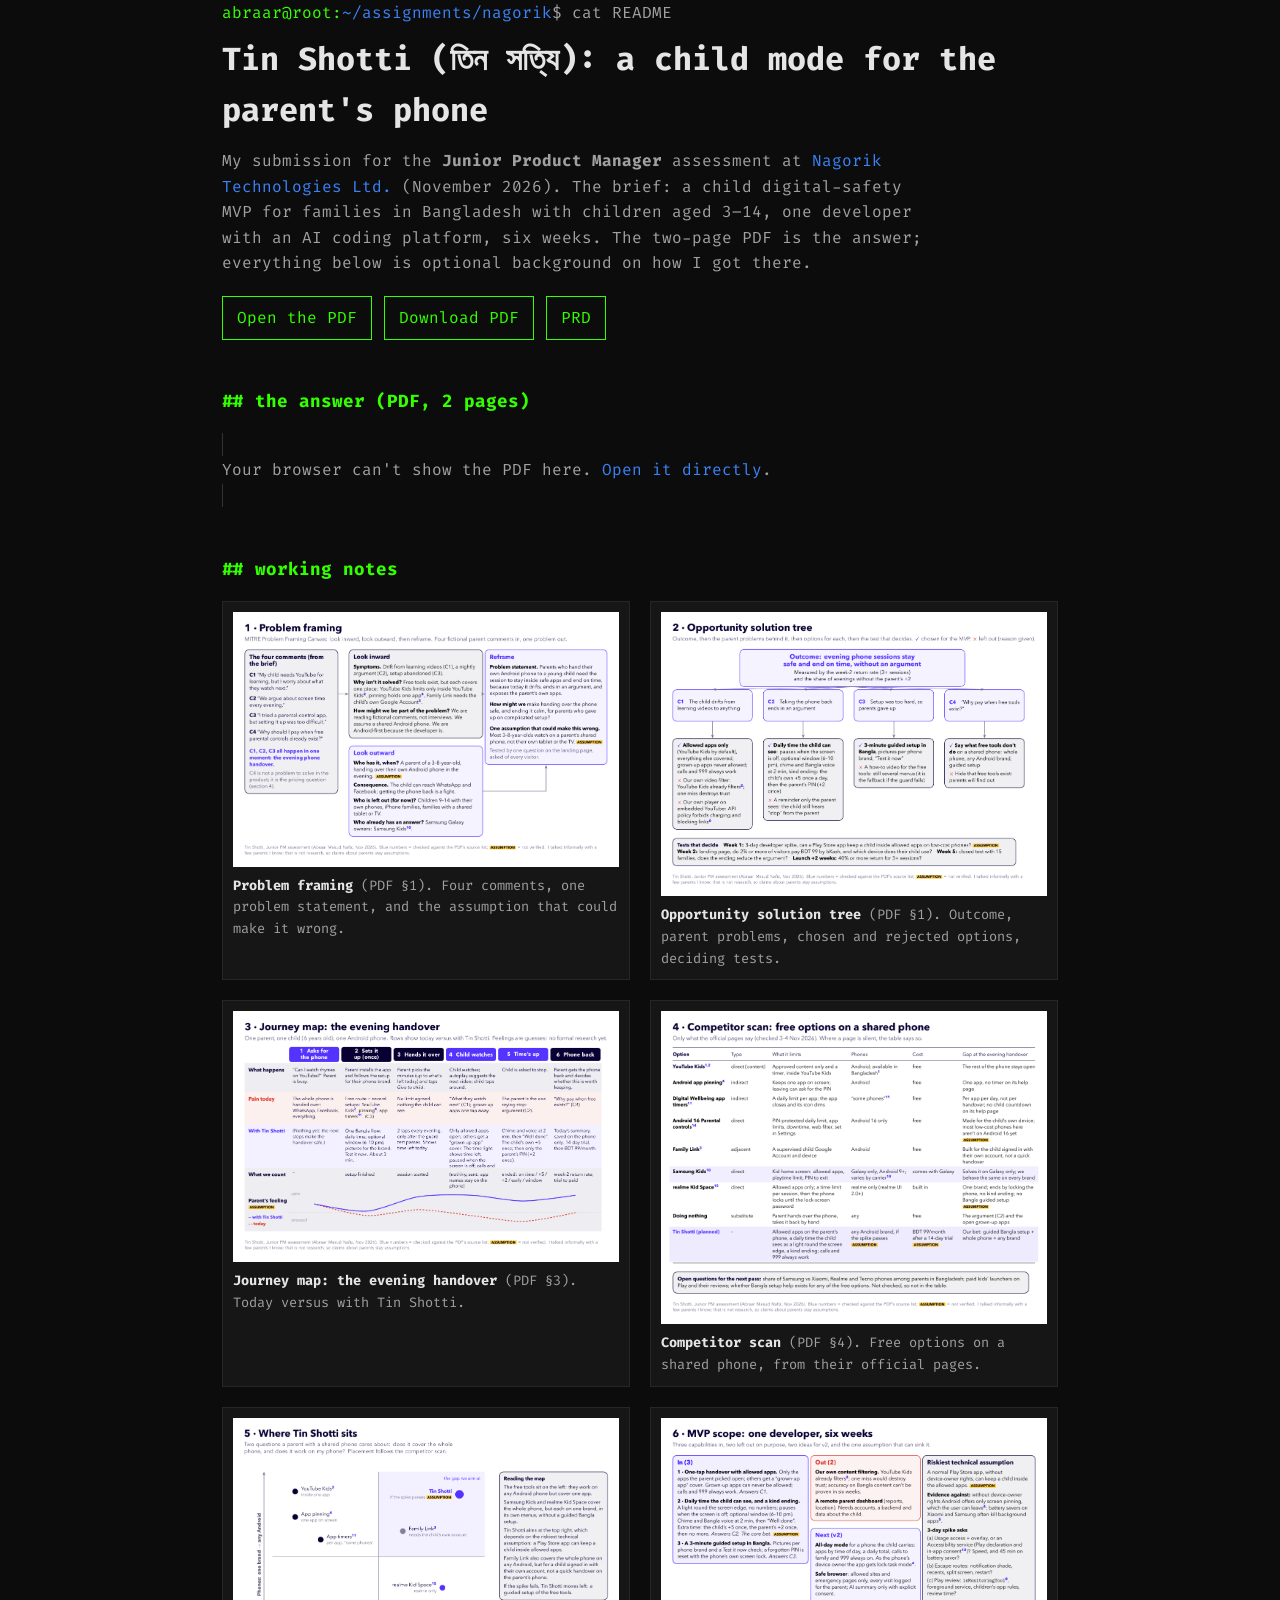
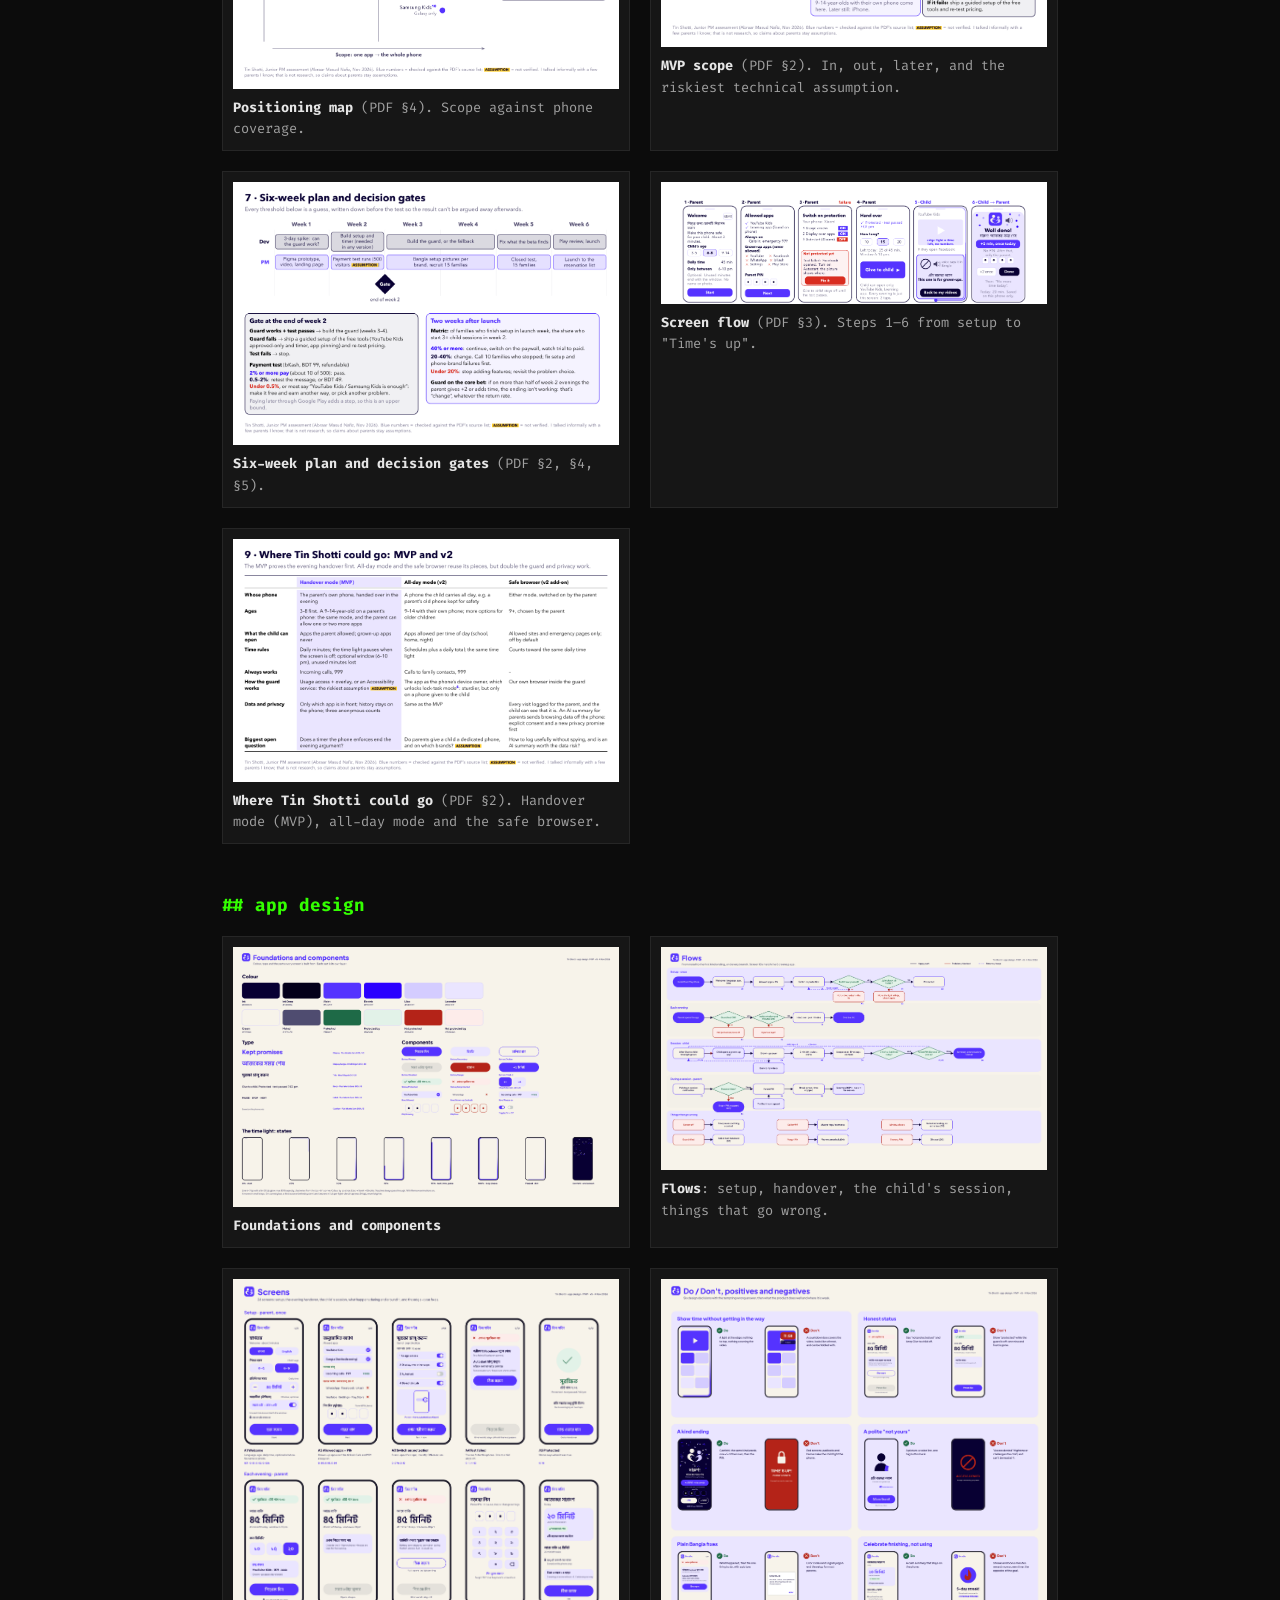
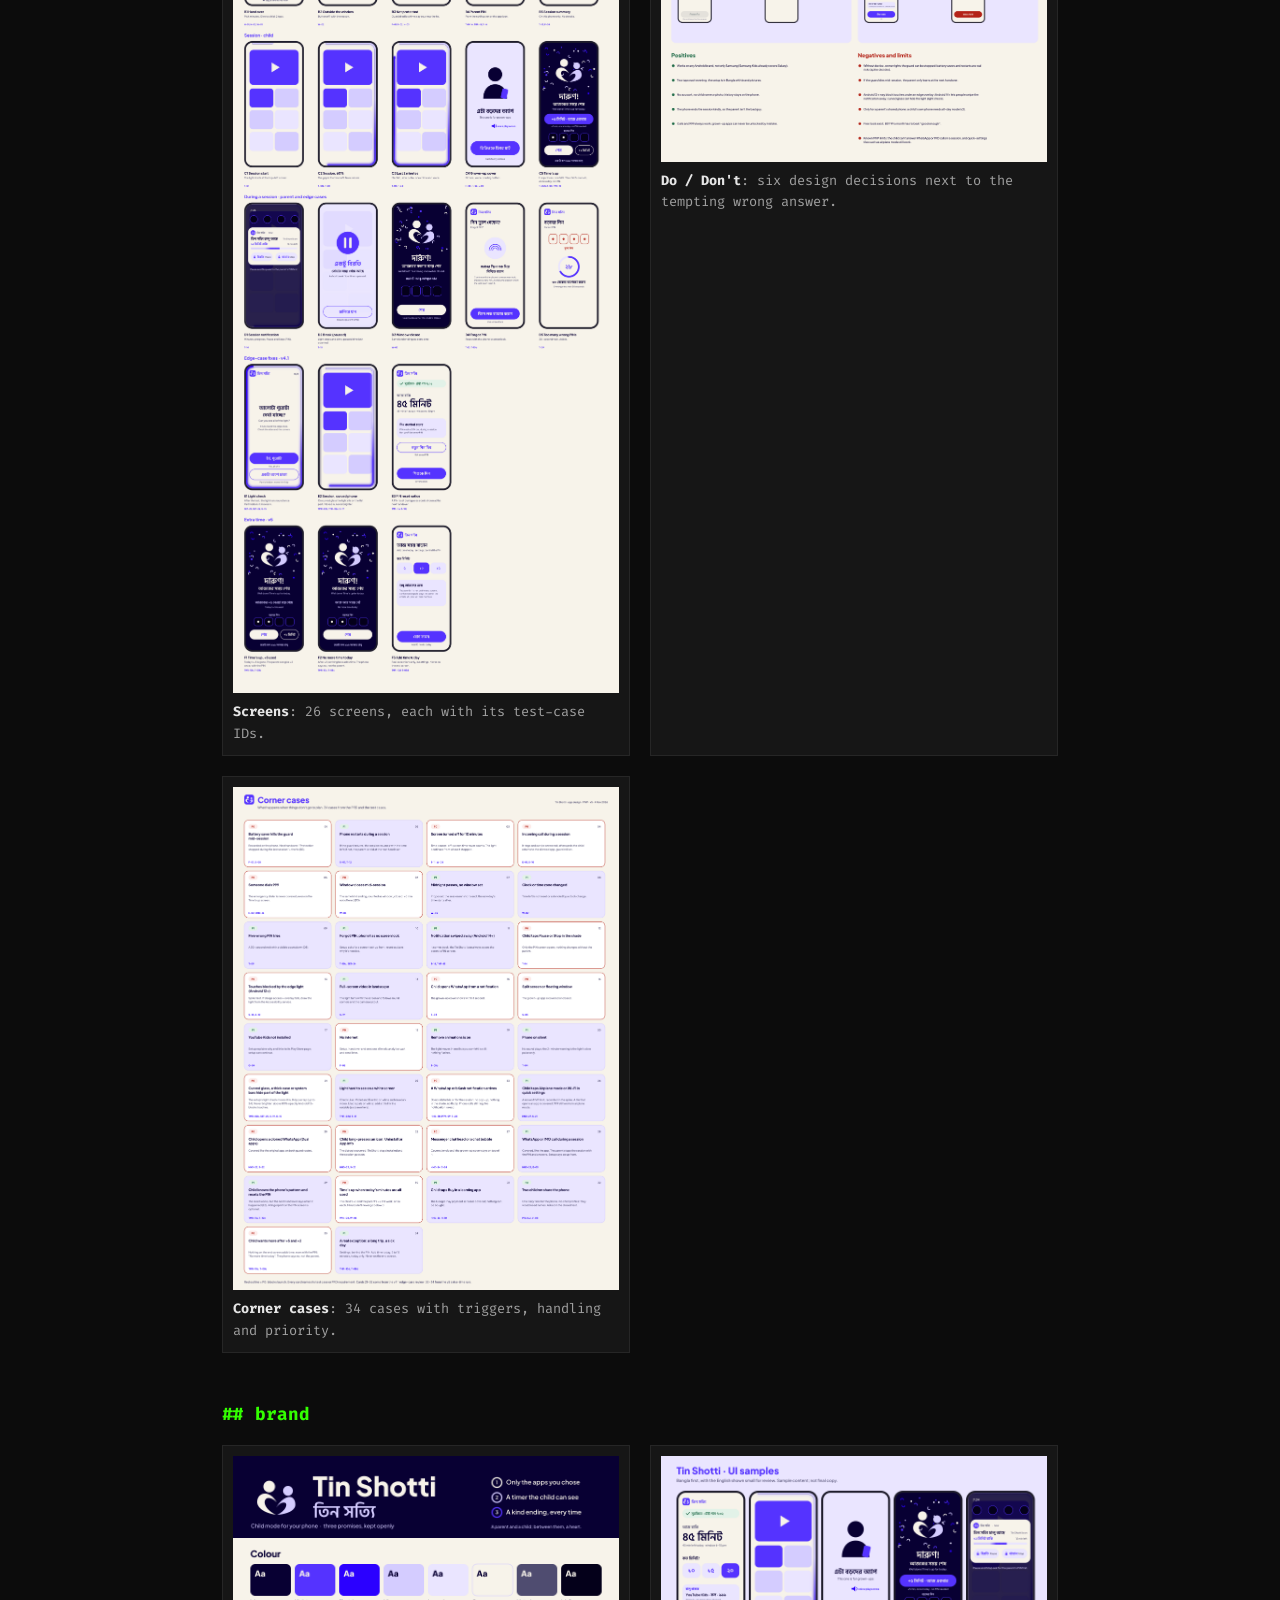
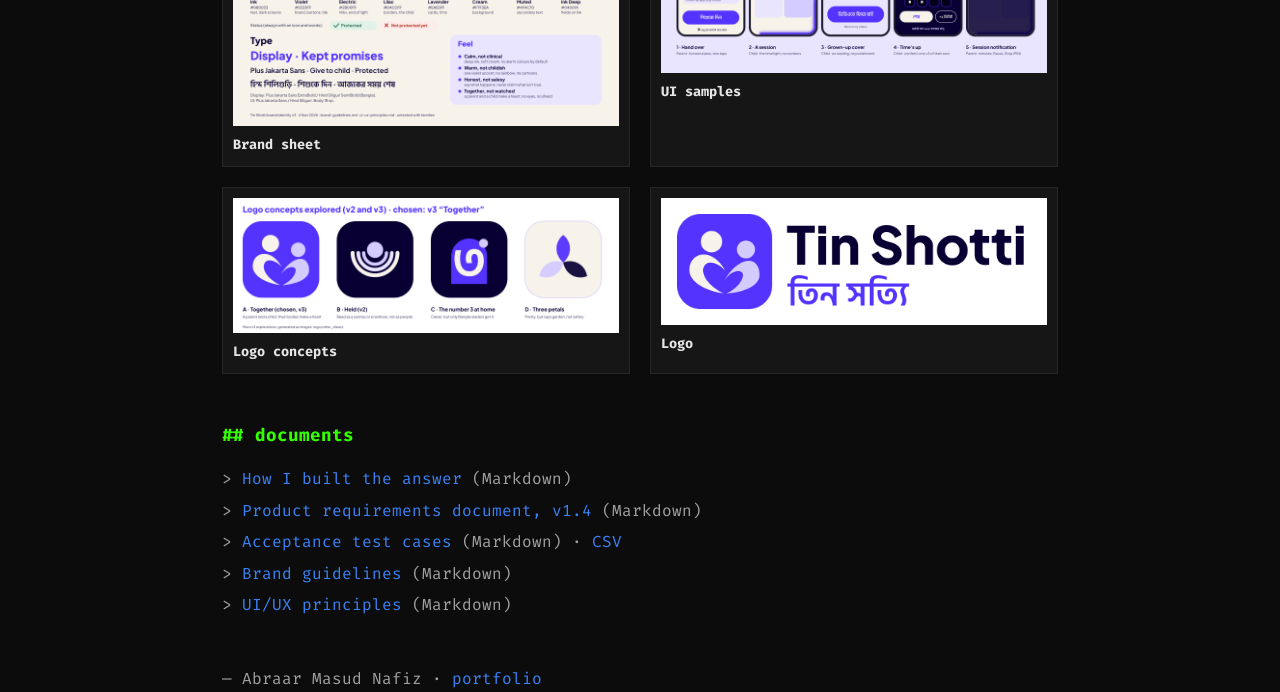
==== assignment/nagorik/index.html @ e4c13ecd "Add unlinked assignments section: Nagorik Junior PM submission Co-Authored-By: Claude Opus 5.5 <nore" ====
<!DOCTYPE html>
<html lang="en">
<head>
  <meta charset="UTF-8">
  <meta name="viewport" content="width=device-width, initial-scale=1.0">
  <meta name="robots" content="noindex, nofollow">
  <title>Tin Shotti · Nagorik Junior PM Assessment</title>
  <meta name="description" content="Abraar Masud Nafiz's submission for the Junior Product Manager assessment at Nagorik Technologies.">
  <link rel="stylesheet" href="../../styles.css">
  <link rel="icon" type="image/png" href="../../assets/logo.png">
  <style>
    main { padding: 48px 0 80px; }
    h1 { font-size: clamp(1.4rem, 4vw, 2rem); margin: 8px 0 12px; }
    h2 { color: var(--accent-green); font-size: 1.1rem; margin: 48px 0 16px; }
    p, li { color: var(--text-secondary); }
    a { color: var(--accent-blue); }
    .lead { max-width: 70ch; }
    .btns { display: flex; flex-wrap: wrap; gap: 12px; margin: 20px 0; }
    .btns a { border: 1px solid var(--accent-green); color: var(--accent-green); padding: 8px 14px; text-decoration: none; }
    .btns a:hover, .btns a:focus-visible { background: var(--accent-green); color: var(--bg-color); }
    .pdf { width: 100%; height: 85vh; border: 1px solid #333; background: #fff; }
    .grid { display: grid; grid-template-columns: repeat(auto-fill, minmax(280px, 1fr)); gap: 20px; }
    figure { background: var(--bg-panel); border: 1px solid #262626; padding: 10px; margin: 0; }
    figure img { width: 100%; height: auto; display: block; background: #fff; }
    figcaption { font-size: .85rem; color: var(--text-secondary); margin-top: 8px; }
    figcaption b { color: var(--text-primary); }
    ul.docs { list-style: none; padding: 0; }
    ul.docs li { margin: 6px 0; }
  </style>
</head>
<body>
<main class="container">
  <p><span class="logo-prompt">abraar@root:</span><span class="logo-dir">~/assignments/nagorik</span>$ cat README</p>
  <h1>Tin Shotti (তিন সত্যি): a child mode for the parent's phone</h1>
  <p class="lead">My submission for the <b>Junior Product Manager</b> assessment at <a href="https://www.nagorik.tech">Nagorik Technologies Ltd.</a> (November 2026). The brief: a child digital-safety MVP for families in Bangladesh with children aged 3–14, one developer with an AI coding platform, six weeks. The two-page PDF is the answer; everything below is optional background on how I got there.</p>
  <div class="btns">
    <a href="Abraar_Masud_Nafiz_JuniorPM_Assessment.pdf">Open the PDF</a>
    <a href="Abraar_Masud_Nafiz_JuniorPM_Assessment.pdf" download>Download PDF</a>
    <a href="docs/tin-shotti-prd.md">PRD</a>
  </div>

  <h2>## the answer (PDF, 2 pages)</h2>
  <object class="pdf" data="Abraar_Masud_Nafiz_JuniorPM_Assessment.pdf" type="application/pdf" aria-label="Assessment PDF">
    <p>Your browser can't show the PDF here. <a href="Abraar_Masud_Nafiz_JuniorPM_Assessment.pdf">Open it directly</a>.</p>
  </object>

  <h2>## working notes</h2>
  <div class="grid">
    <figure><a href="notion/01-problem-framing.png"><img src="notion/01-problem-framing.png" alt="Problem framing canvas" loading="lazy"></a><figcaption><b>Problem framing</b> (PDF §1). Four comments, one problem statement, and the assumption that could make it wrong.</figcaption></figure>
    <figure><a href="notion/02-opportunity-tree.png"><img src="notion/02-opportunity-tree.png" alt="Opportunity solution tree" loading="lazy"></a><figcaption><b>Opportunity solution tree</b> (PDF §1). Outcome, parent problems, chosen and rejected options, deciding tests.</figcaption></figure>
    <figure><a href="notion/03-journey-map.png"><img src="notion/03-journey-map.png" alt="Journey map of the evening handover" loading="lazy"></a><figcaption><b>Journey map: the evening handover</b> (PDF §3). Today versus with Tin Shotti.</figcaption></figure>
    <figure><a href="notion/04-competitor-scan.png"><img src="notion/04-competitor-scan.png" alt="Competitor scan" loading="lazy"></a><figcaption><b>Competitor scan</b> (PDF §4). Free options on a shared phone, from their official pages.</figcaption></figure>
    <figure><a href="notion/05-positioning-map.png"><img src="notion/05-positioning-map.png" alt="Positioning map" loading="lazy"></a><figcaption><b>Positioning map</b> (PDF §4). Scope against phone coverage.</figcaption></figure>
    <figure><a href="notion/06-mvp-scope.png"><img src="notion/06-mvp-scope.png" alt="MVP scope" loading="lazy"></a><figcaption><b>MVP scope</b> (PDF §2). In, out, later, and the riskiest technical assumption.</figcaption></figure>
    <figure><a href="notion/07-plan-and-gates.png"><img src="notion/07-plan-and-gates.png" alt="Six-week plan and decision gates" loading="lazy"></a><figcaption><b>Six-week plan and decision gates</b> (PDF §2, §4, §5).</figcaption></figure>
    <figure><a href="notion/08-screen-flow.png"><img src="notion/08-screen-flow.png" alt="Screen flow" loading="lazy"></a><figcaption><b>Screen flow</b> (PDF §3). Steps 1–6 from setup to "Time's up".</figcaption></figure>
    <figure><a href="notion/09-product-modes.png"><img src="notion/09-product-modes.png" alt="Product modes" loading="lazy"></a><figcaption><b>Where Tin Shotti could go</b> (PDF §2). Handover mode (MVP), all-day mode and the safe browser.</figcaption></figure>
  </div>

  <h2>## app design</h2>
  <div class="grid">
    <figure><a href="design/2-foundations.png"><img src="design/2-foundations.png" alt="Foundations and components" loading="lazy"></a><figcaption><b>Foundations and components</b></figcaption></figure>
    <figure><a href="design/3-flows.png"><img src="design/3-flows.png" alt="User flows" loading="lazy"></a><figcaption><b>Flows</b>: setup, handover, the child's session, things that go wrong.</figcaption></figure>
    <figure><a href="design/4-screens.png"><img src="design/4-screens.png" alt="26 app screens" loading="lazy"></a><figcaption><b>Screens</b>: 26 screens, each with its test-case IDs.</figcaption></figure>
    <figure><a href="design/5-do-dont.png"><img src="design/5-do-dont.png" alt="Do and don't design decisions" loading="lazy"></a><figcaption><b>Do / Don't</b>: six design decisions next to the tempting wrong answer.</figcaption></figure>
    <figure><a href="design/6-corner-cases.png"><img src="design/6-corner-cases.png" alt="Corner cases" loading="lazy"></a><figcaption><b>Corner cases</b>: 34 cases with triggers, handling and priority.</figcaption></figure>
  </div>

  <h2>## brand</h2>
  <div class="grid">
    <figure><a href="brand/brand-sheet.png"><img src="brand/brand-sheet.png" alt="Brand sheet" loading="lazy"></a><figcaption><b>Brand sheet</b></figcaption></figure>
    <figure><a href="brand/ui-samples.png"><img src="brand/ui-samples.png" alt="UI samples" loading="lazy"></a><figcaption><b>UI samples</b></figcaption></figure>
    <figure><a href="brand/concepts.png"><img src="brand/concepts.png" alt="Logo concepts" loading="lazy"></a><figcaption><b>Logo concepts</b></figcaption></figure>
    <figure><a href="brand/tin-shotti-logo-horizontal.png"><img src="brand/tin-shotti-logo-horizontal.png" alt="Tin Shotti logo" loading="lazy"></a><figcaption><b>Logo</b></figcaption></figure>
  </div>

  <h2>## documents</h2>
  <ul class="docs">
    <li>&gt; <a href="docs/my_product_building_approach.md">How I built the answer</a> (Markdown)</li>
    <li>&gt; <a href="docs/tin-shotti-prd.md">Product requirements document, v1.4</a> (Markdown)</li>
    <li>&gt; <a href="docs/test-cases.md">Acceptance test cases</a> (Markdown) · <a href="docs/test-cases.csv">CSV</a></li>
    <li>&gt; <a href="docs/brand-guidelines.md">Brand guidelines</a> (Markdown)</li>
    <li>&gt; <a href="docs/ui-ux-principles.md">UI/UX principles</a> (Markdown)</li>
  </ul>

  <p style="margin-top:48px">— Abraar Masud Nafiz · <a href="../../">portfolio</a></p>
</main>
</body>
</html>
---- styles.css ----
@import url('https://fonts.googleapis.com/css2?family=Fira+Code:wght@400;500;700&display=swap');

:root {
  --bg-color: #0c0c0c;
  --bg-panel: #161616;
  --text-primary: #e5e5e5;
  --text-secondary: #a0a0a0;
  
  --accent-green: #33ff00;
  --accent-blue: #3b82f6;
  --accent-purple: #c084fc;
  
  --font-mono: 'Fira Code', monospace;
  
  --nav-height: 70px;
}

* {
  margin: 0;
  padding: 0;
  box-sizing: border-box;
}

html {
  scroll-behavior: smooth;
  scroll-padding-top: var(--nav-height);
}

body {
  font-family: var(--font-mono);
  background-color: var(--bg-color);
  color: var(--text-primary);
  line-height: 1.6;
  overflow-x: hidden;
}

::-webkit-scrollbar {
  width: 8px;
}
::-webkit-scrollbar-track {
  background: var(--bg-color);
}
::-webkit-scrollbar-thumb {
  background: #333;
}
::-webkit-scrollbar-thumb:hover {
  background: var(--accent-green);
}

.mono {
  font-family: var(--font-mono);
}

.accent-green { color: var(--accent-green); }
.accent-blue { color: var(--accent-blue); }
.accent-purple { color: var(--accent-purple); }
.mt-4 { margin-top: 1rem; }
.text-left { text-align: left; }

.container {
  max-width: 900px;
  margin: 0 auto;
  padding: 0 2rem;
}

.section {
  padding: 80px 0;
  border-bottom: 1px dashed #333;
}

h1, h2, h3, h4 {
  font-weight: 700;
  margin-bottom: 1rem;
}

h2 {
  font-size: 1.8rem;
  margin-bottom: 2rem;
  color: var(--text-primary);
}

.logo-prompt { color: var(--accent-green); }
.logo-dir { color: var(--accent-blue); }

a {
  color: var(--accent-blue);
  text-decoration: none;
}
a:hover {
  text-decoration: underline;
  color: var(--accent-green);
}

/* Navigation */
nav {
  position: fixed;
  top: 0;
  width: 100%;
  height: var(--nav-height);
  background: rgba(12, 12, 12, 0.9);
  backdrop-filter: blur(5px);
  z-index: 1000;
  border-bottom: 1px solid #333;
}

.nav-container {
  display: flex;
  justify-content: space-between;
  align-items: center;
  height: 100%;
}

.logo {
  font-size: 1.2rem;
  font-weight: 700;
  color: var(--text-primary);
}

.nav-links {
  display: flex;
  gap: 1.5rem;
  list-style: none;
}

.nav-links a {
  font-size: 0.9rem;
  color: var(--text-secondary);
}

.nav-links a:hover {
  color: var(--accent-green);
  text-decoration: none;
}

.hamburger {
  display: none;
  cursor: pointer;
  background: none;
  border: none;
  color: var(--text-primary);
  font-size: 1.5rem;
}

/* Terminal Window styling */
.terminal-window {
  background: var(--bg-panel);
  border: 1px solid #333;
  border-radius: 6px;
  overflow: hidden;
  box-shadow: 0 10px 30px rgba(0,0,0,0.8);
  margin-top: 2rem;
}

.terminal-header {
  background: #222;
  padding: 0.5rem 1rem;
  display: flex;
  align-items: center;
  gap: 8px;
  border-bottom: 1px solid #333;
}

.btn-close, .btn-min, .btn-max {
  width: 12px;
  height: 12px;
  border-radius: 50%;
}
.btn-close { background: #ff5f56; }
.btn-min { background: #ffbd2e; }
.btn-max { background: #27c93f; }

.terminal-title {
  color: #888;
  font-size: 0.8rem;
  margin-left: auto;
  margin-right: auto;
}

.terminal-body {
  padding: 2rem;
}

.terminal-panel {
  background: var(--bg-panel);
  border: 1px solid #333;
  padding: 1.5rem;
  border-left: 3px solid var(--accent-green);
  margin-bottom: 1.5rem;
}

.terminal-panel p {
  margin-bottom: 1rem;
}

/* Hero Section */
.hero {
  min-height: 100vh;
  display: flex;
  align-items: center;
  padding-top: var(--nav-height);
}

.hero h1 {
  font-size: clamp(2rem, 5vw, 4rem);
  margin: 1rem 0;
  color: var(--text-primary);
}

.role-text {
  font-size: 1.2rem;
  color: var(--accent-green);
  margin: 1.5rem 0;
  min-height: 2rem;
}

.cursor {
  display: inline-block;
  width: 10px;
  background-color: var(--accent-green);
  animation: blink 1s step-end infinite;
}

@keyframes blink {
  0%, 100% { opacity: 1; }
  50% { opacity: 0; }
}

.cta-buttons {
  display: flex;
  gap: 1rem;
  margin-top: 2rem;
}

.btn {
  display: inline-flex;
  align-items: center;
  justify-content: center;
  padding: 0.5rem 1rem;
  font-size: 0.9rem;
  border-radius: 2px;
  cursor: pointer;
  transition: all 0.2s ease;
  border: 1px solid var(--accent-green);
}

.btn-primary {
  background: var(--accent-green);
  color: #000;
}
.btn-primary:hover {
  background: transparent;
  color: var(--accent-green);
}

.btn-outline {
  background: transparent;
  color: var(--accent-green);
}
.btn-outline:hover {
  background: rgba(51, 255, 0, 0.1);
}

/* About Section */
.about-content {
  display: grid;
  grid-template-columns: 1fr;
  gap: 2rem;
}

.about-image img {
  width: 150px;
  height: 150px;
  border-radius: 4px;
  border: 1px solid #333;
  filter: grayscale(100%);
}

/* Experience Timeline */
.timeline {
  position: relative;
  padding-left: 2rem;
  border-left: 1px solid #333;
}

.timeline-item {
  position: relative;
  margin-bottom: 2rem;
}

.timeline-item::before {
  content: '>';
  position: absolute;
  left: -2.8rem;
  top: 0;
  color: var(--accent-green);
  font-weight: bold;
  background: var(--bg-color);
  padding: 2px;
}

.timeline-date {
  color: var(--text-secondary);
  font-size: 0.9rem;
  margin-bottom: 0.5rem;
}

.timeline-content h3 {
  margin-bottom: 0.2rem;
}
.timeline-content h4 {
  font-size: 1rem;
  font-weight: normal;
  margin-bottom: 1rem;
}
.timeline-content ul {
  list-style: none;
  padding-left: 1rem;
}
.timeline-content ul li {
  position: relative;
  margin-bottom: 0.5rem;
  font-size: 0.95rem;
}
.timeline-content ul li::before {
  content: '-';
  position: absolute;
  left: -1rem;
  color: var(--text-secondary);
}

/* Projects Grid */
.projects-grid {
  display: grid;
  grid-template-columns: 1fr;
  gap: 1.5rem;
}

.project-card h3 {
  color: var(--text-primary);
}

/* Footer */
footer {
  padding: 2rem 0;
  text-align: center;
  color: var(--text-secondary);
  font-size: 0.9rem;
}

@media (max-width: 768px) {
  .nav-links {
    position: fixed;
    top: var(--nav-height);
    right: -100%;
    width: 100%;
    height: calc(100vh - var(--nav-height));
    background: var(--bg-color);
    flex-direction: column;
    align-items: center;
    justify-content: center;
    transition: right 0.3s ease;
  }
  
  .nav-links.active {
    right: 0;
  }
  
  .hamburger {
    display: block;
  }
}

/* Products popup (bottom-right, cookie-banner style) */
.cookie-popup {
  position: fixed;
  right: 20px;
  bottom: 20px;
  z-index: 1000;
  width: min(340px, calc(100vw - 40px));
  padding: 18px;
  background: var(--bg-panel);
  border: 1px solid var(--accent-green);
  border-radius: 8px;
  box-shadow: 0 10px 40px rgba(0, 0, 0, 0.6);
  font-size: 0.85rem;
  animation: popup-in 0.4s ease-out;
}
.cookie-popup[hidden] { display: none; }
.cookie-popup p { margin-bottom: 10px; }
.popup-actions { display: flex; gap: 8px; flex-wrap: wrap; }
.popup-btn {
  font: inherit;
  padding: 8px 12px;
  border-radius: 4px;
  border: 1px solid var(--text-secondary);
  background: transparent;
  color: var(--text-primary);
  cursor: pointer;
  text-decoration: none;
}
.popup-btn.primary { background: var(--accent-green); border-color: var(--accent-green); color: #000; font-weight: 700; }
.popup-btn:hover { opacity: 0.85; }
@keyframes popup-in { from { opacity: 0; transform: translateY(16px); } to { opacity: 1; transform: none; } }
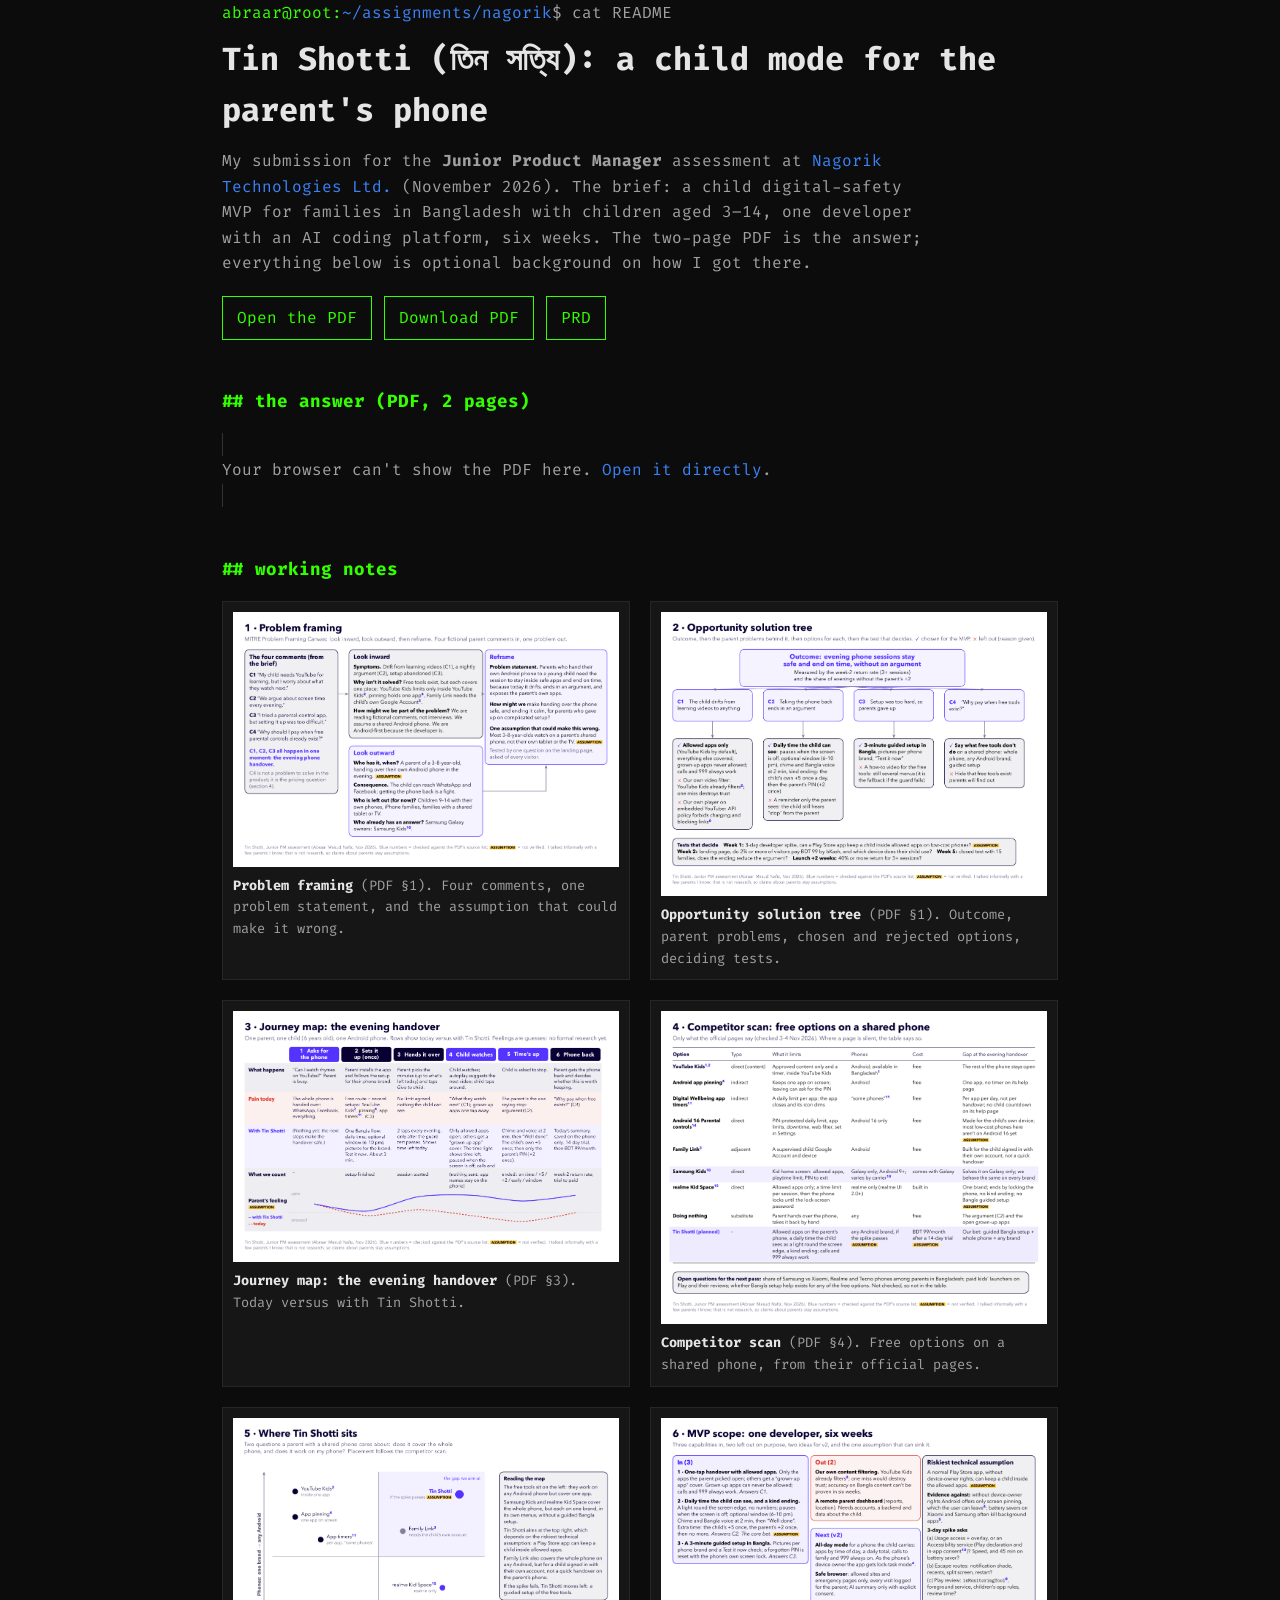
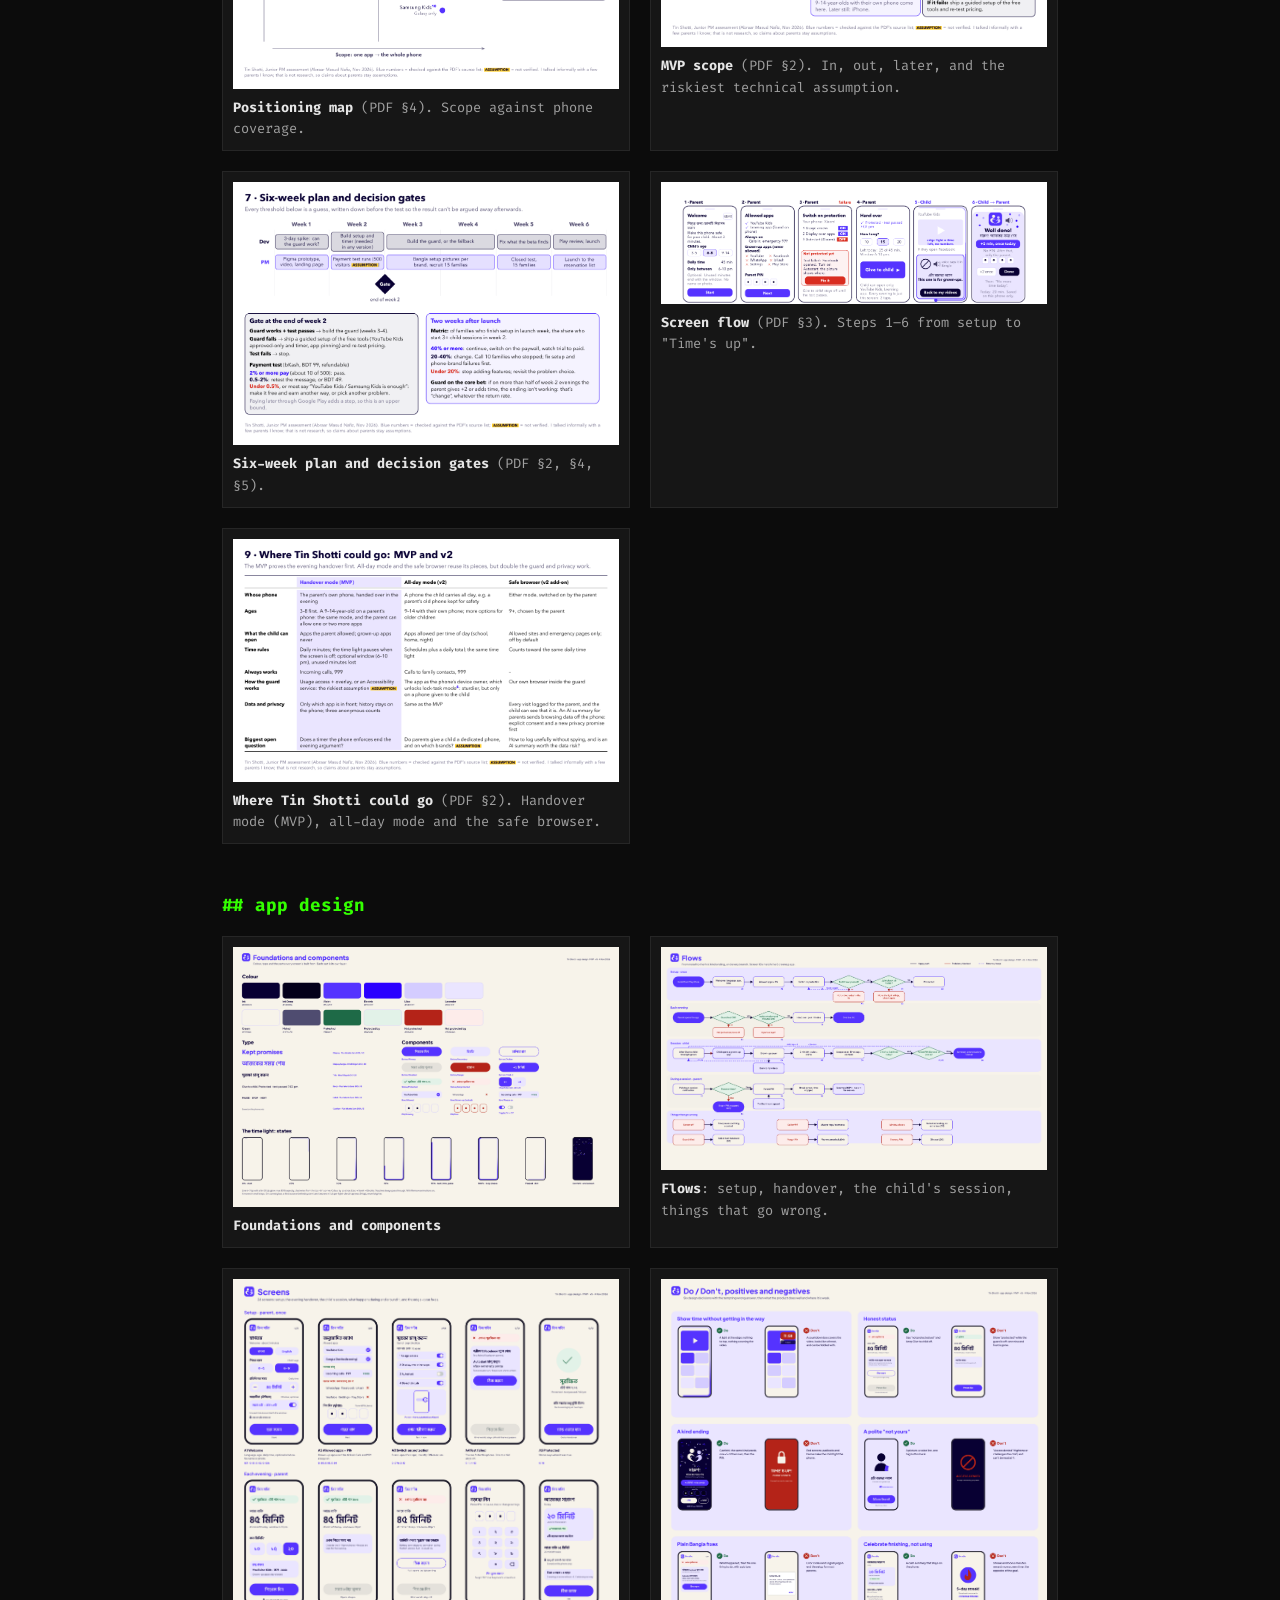
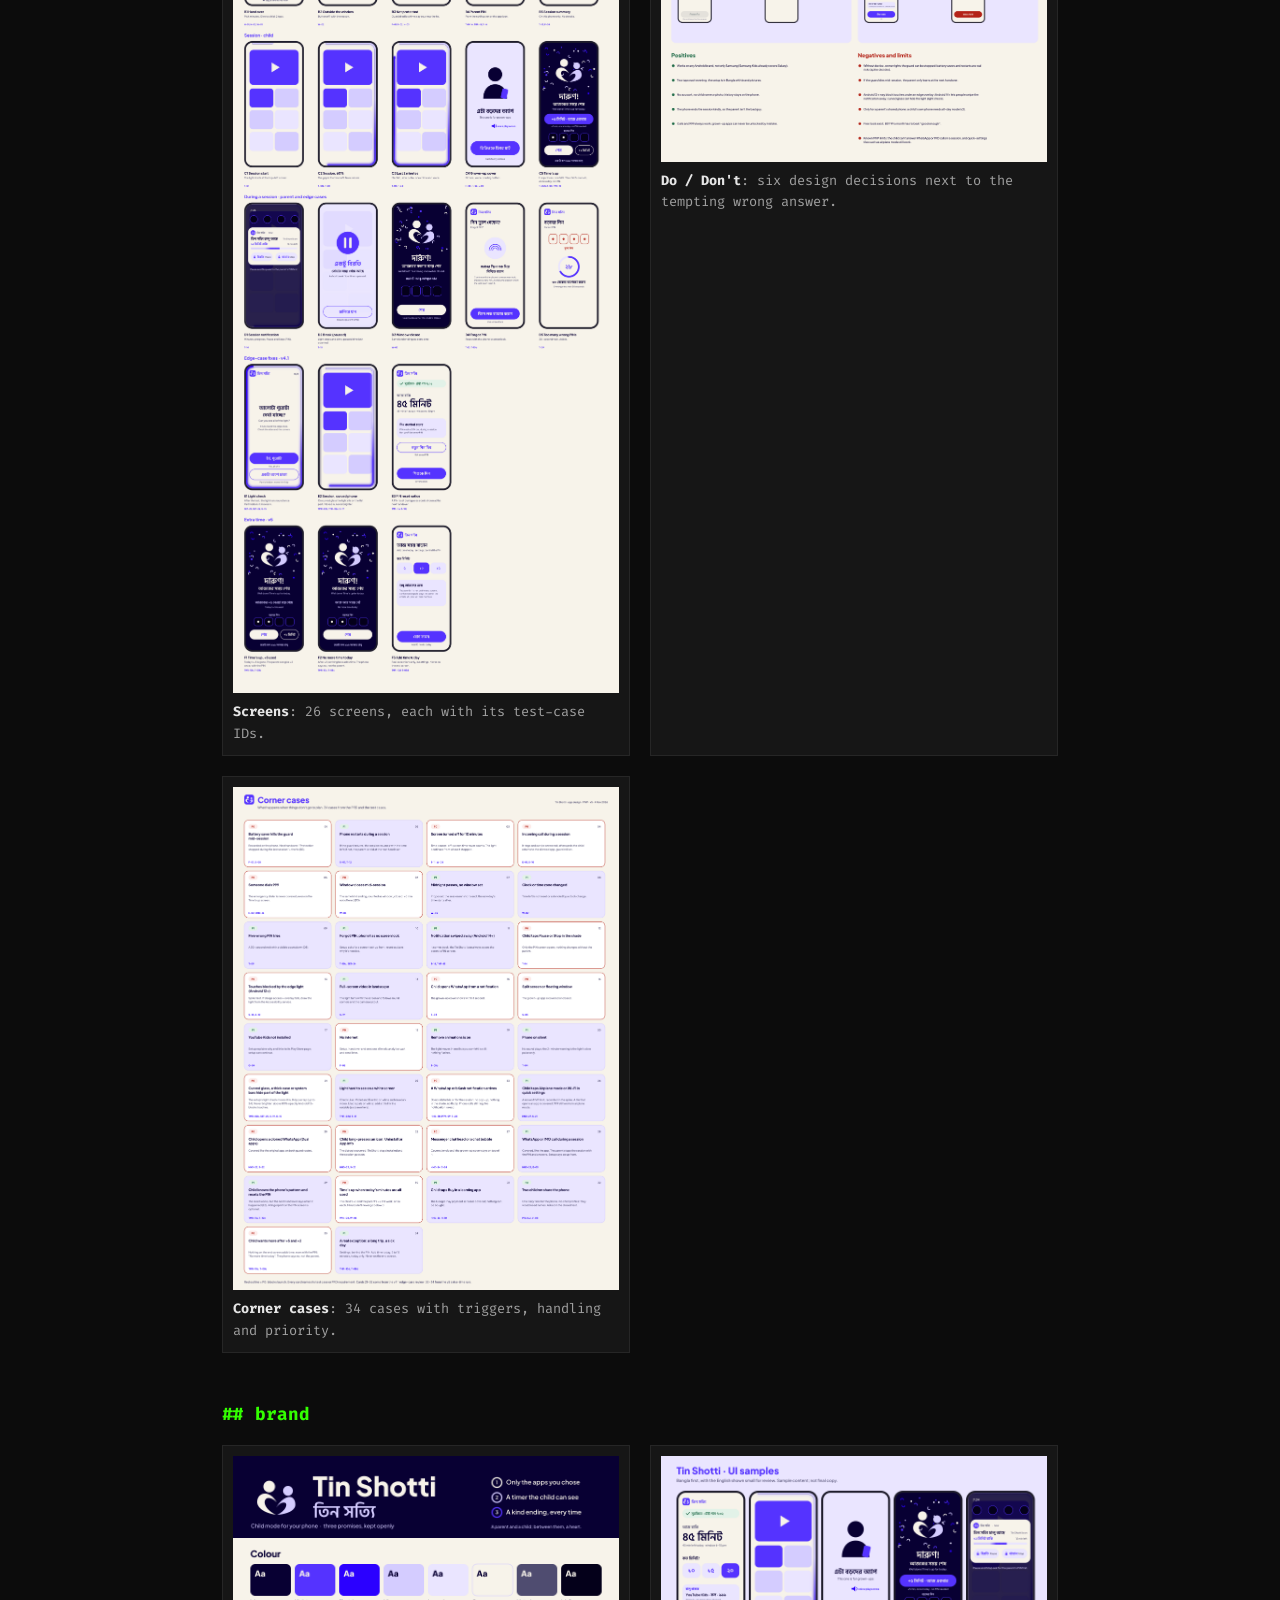
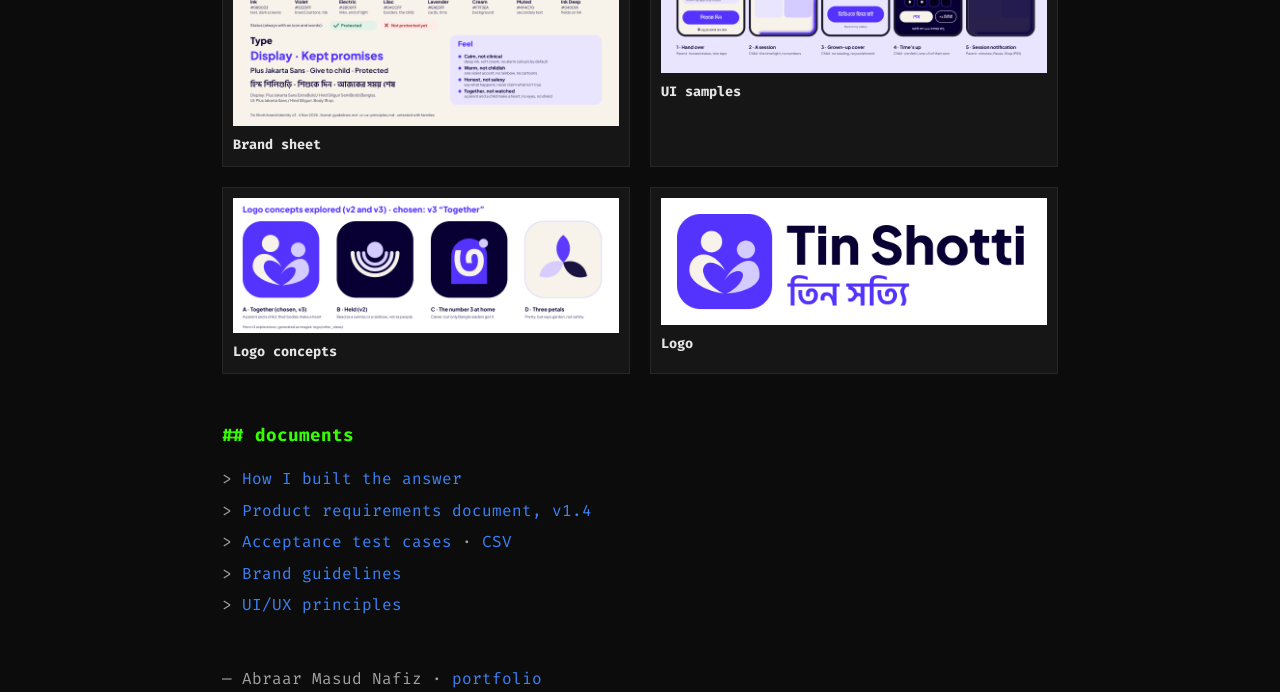
==== commit d0c0c392: "Assignments: render Nagorik docs as HTML pages instead of raw Markdown Co-Authored-By: Claude Opus 5" ====
--- a/assignment/nagorik/index.html
+++ b/assignment/nagorik/index.html
@@ -36,7 +36,7 @@
   <div class="btns">
     <a href="Abraar_Masud_Nafiz_JuniorPM_Assessment.pdf">Open the PDF</a>
     <a href="Abraar_Masud_Nafiz_JuniorPM_Assessment.pdf" download>Download PDF</a>
-    <a href="docs/tin-shotti-prd.md">PRD</a>
+    <a href="prd/">PRD</a>
   </div>
 
   <h2>## the answer (PDF, 2 pages)</h2>
@@ -76,11 +76,11 @@
 
   <h2>## documents</h2>
   <ul class="docs">
-    <li>&gt; <a href="docs/my_product_building_approach.md">How I built the answer</a> (Markdown)</li>
-    <li>&gt; <a href="docs/tin-shotti-prd.md">Product requirements document, v1.4</a> (Markdown)</li>
-    <li>&gt; <a href="docs/test-cases.md">Acceptance test cases</a> (Markdown) · <a href="docs/test-cases.csv">CSV</a></li>
-    <li>&gt; <a href="docs/brand-guidelines.md">Brand guidelines</a> (Markdown)</li>
-    <li>&gt; <a href="docs/ui-ux-principles.md">UI/UX principles</a> (Markdown)</li>
+    <li>&gt; <a href="approach/">How I built the answer</a></li>
+    <li>&gt; <a href="prd/">Product requirements document, v1.4</a></li>
+    <li>&gt; <a href="test-cases/">Acceptance test cases</a> · <a href="docs/test-cases.csv">CSV</a></li>
+    <li>&gt; <a href="brand-guidelines/">Brand guidelines</a></li>
+    <li>&gt; <a href="ui-ux-principles/">UI/UX principles</a></li>
   </ul>
 
   <p style="margin-top:48px">— Abraar Masud Nafiz · <a href="../../">portfolio</a></p>
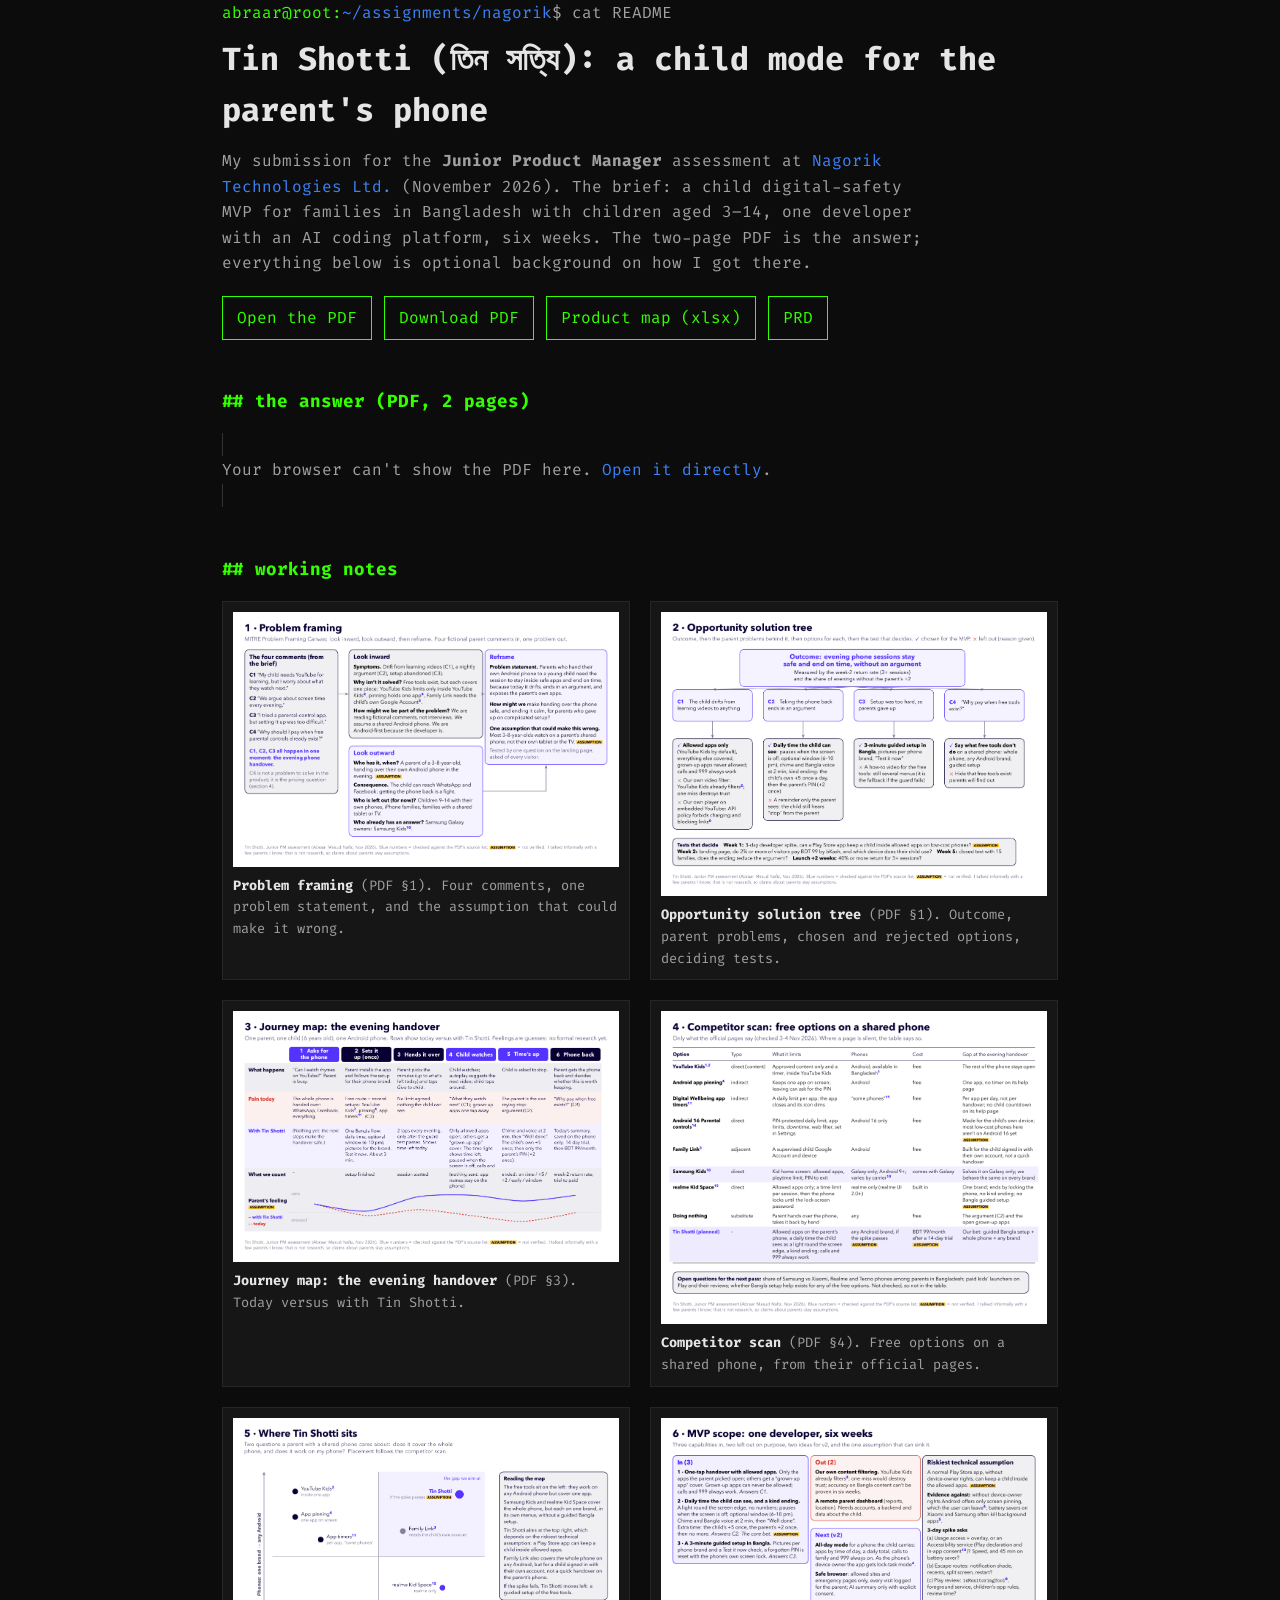
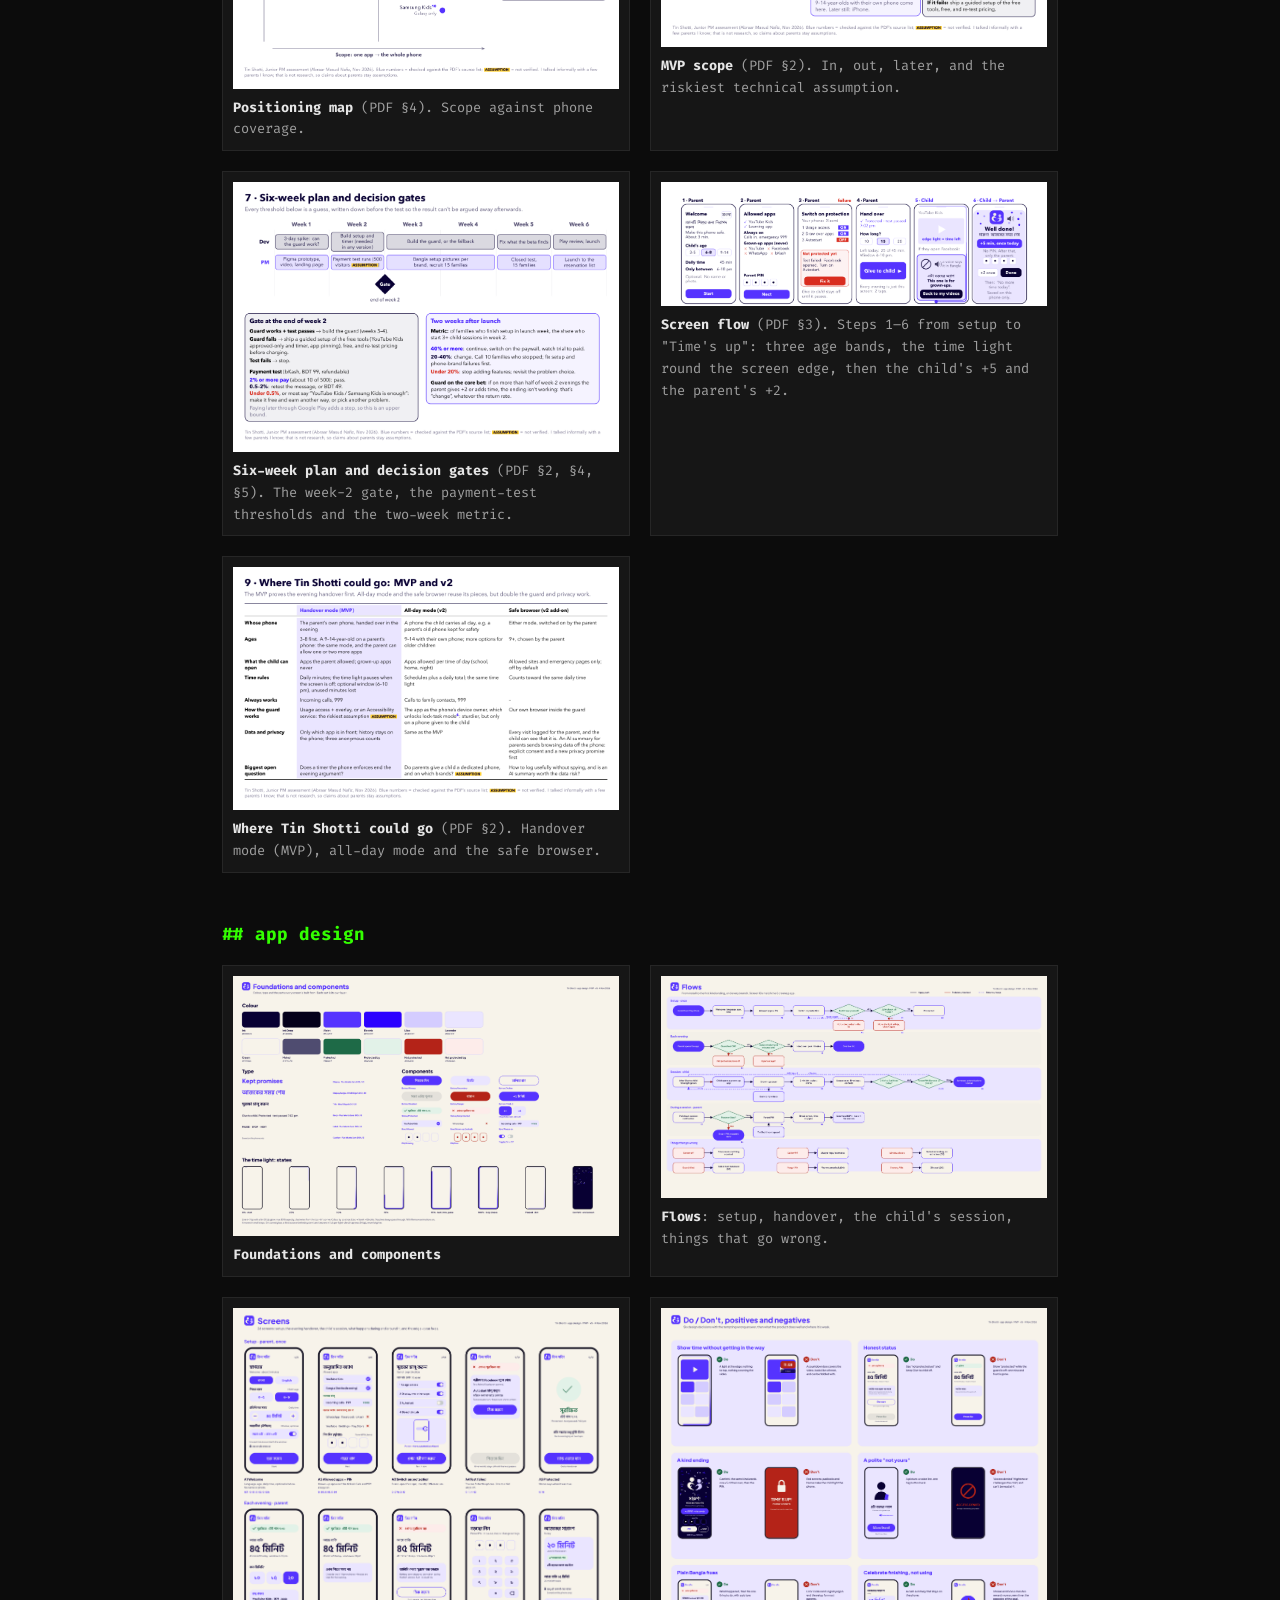
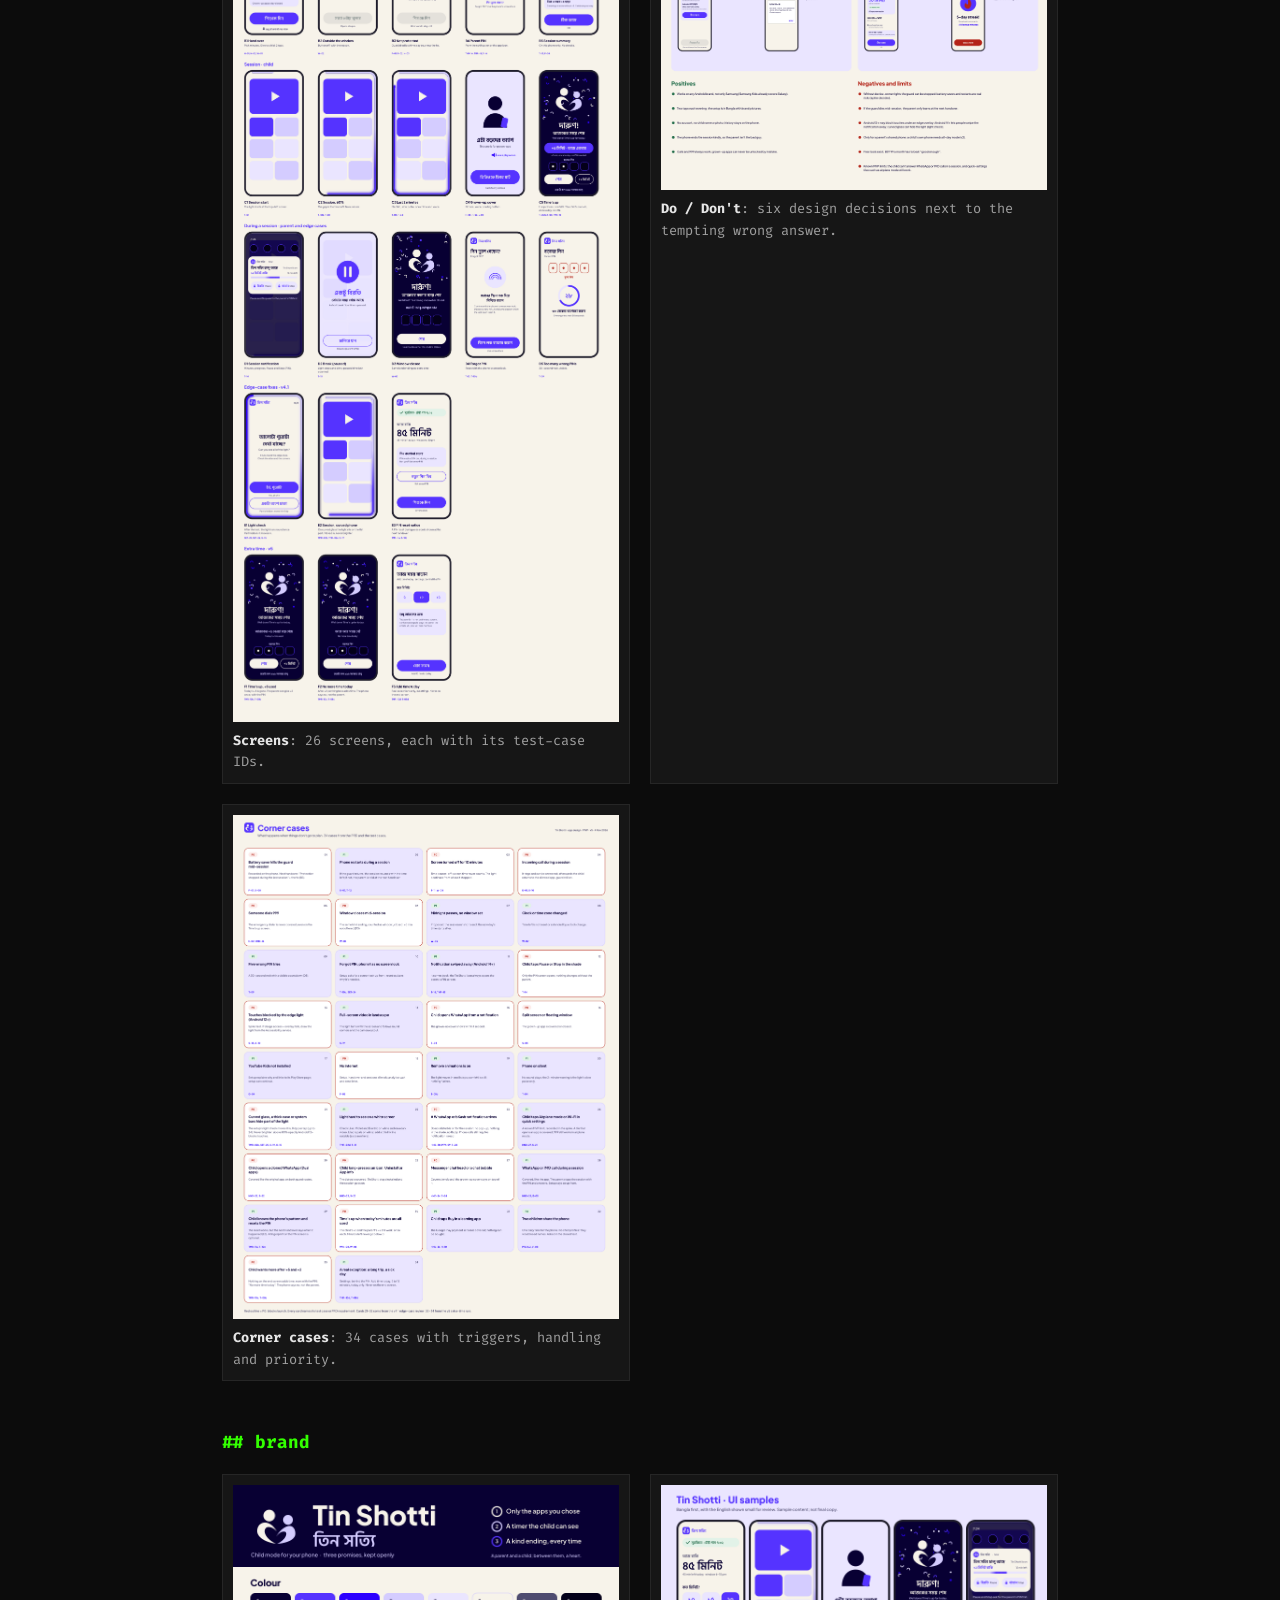
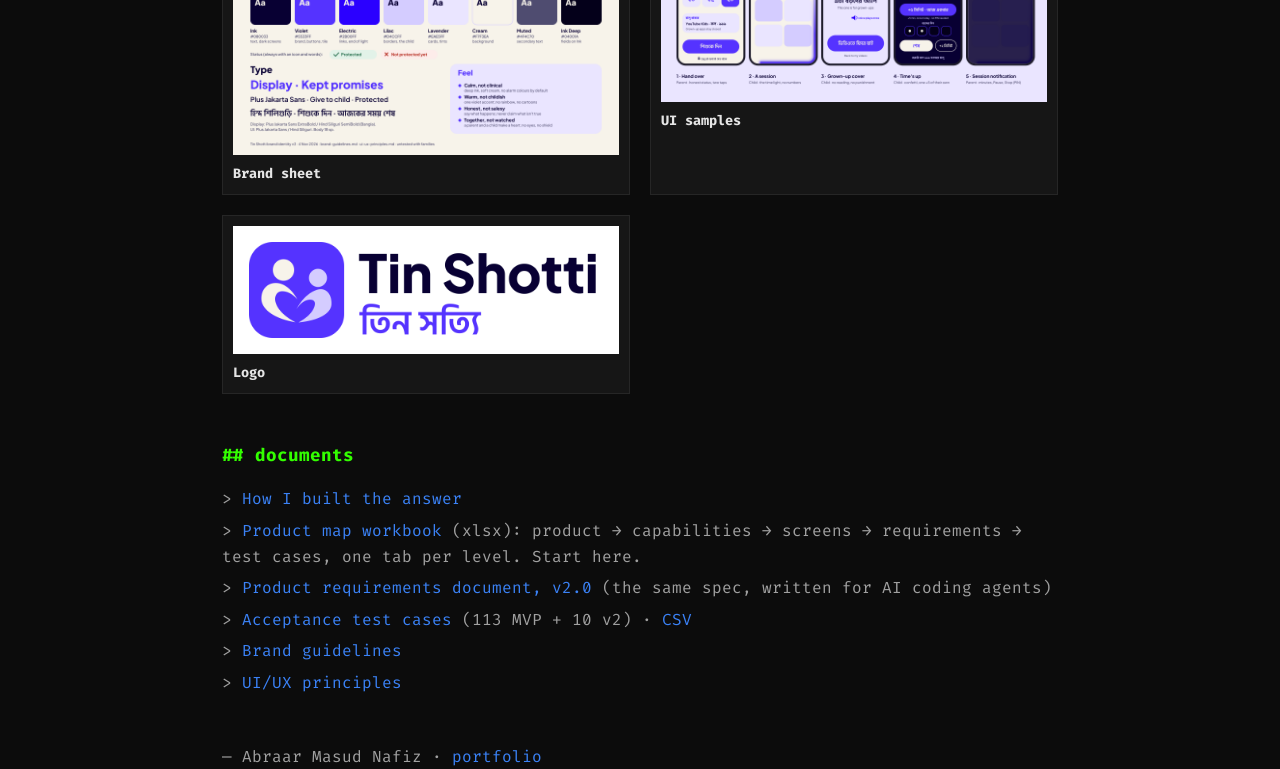
==== commit 8e90849a: "Assignments: Nagorik v7 (trimmed PDF, PRD 2.0, product map workbook) Co-Authored-By: Claude Opus 5.5" ====
--- a/assignment/nagorik/index.html
+++ b/assignment/nagorik/index.html
@@ -36,6 +36,7 @@
   <div class="btns">
     <a href="Abraar_Masud_Nafiz_JuniorPM_Assessment.pdf">Open the PDF</a>
     <a href="Abraar_Masud_Nafiz_JuniorPM_Assessment.pdf" download>Download PDF</a>
+    <a href="docs/tin-shotti-product-map.xlsx">Product map (xlsx)</a>
     <a href="prd/">PRD</a>
   </div>
 
@@ -52,8 +53,8 @@
     <figure><a href="notion/04-competitor-scan.png"><img src="notion/04-competitor-scan.png" alt="Competitor scan" loading="lazy"></a><figcaption><b>Competitor scan</b> (PDF §4). Free options on a shared phone, from their official pages.</figcaption></figure>
     <figure><a href="notion/05-positioning-map.png"><img src="notion/05-positioning-map.png" alt="Positioning map" loading="lazy"></a><figcaption><b>Positioning map</b> (PDF §4). Scope against phone coverage.</figcaption></figure>
     <figure><a href="notion/06-mvp-scope.png"><img src="notion/06-mvp-scope.png" alt="MVP scope" loading="lazy"></a><figcaption><b>MVP scope</b> (PDF §2). In, out, later, and the riskiest technical assumption.</figcaption></figure>
-    <figure><a href="notion/07-plan-and-gates.png"><img src="notion/07-plan-and-gates.png" alt="Six-week plan and decision gates" loading="lazy"></a><figcaption><b>Six-week plan and decision gates</b> (PDF §2, §4, §5).</figcaption></figure>
-    <figure><a href="notion/08-screen-flow.png"><img src="notion/08-screen-flow.png" alt="Screen flow" loading="lazy"></a><figcaption><b>Screen flow</b> (PDF §3). Steps 1–6 from setup to "Time's up".</figcaption></figure>
+    <figure><a href="notion/07-plan-and-gates.png"><img src="notion/07-plan-and-gates.png" alt="Six-week plan and decision gates" loading="lazy"></a><figcaption><b>Six-week plan and decision gates</b> (PDF §2, §4, §5). The week-2 gate, the payment-test thresholds and the two-week metric.</figcaption></figure>
+    <figure><a href="notion/08-screen-flow.png"><img src="notion/08-screen-flow.png" alt="Screen flow" loading="lazy"></a><figcaption><b>Screen flow</b> (PDF §3). Steps 1–6 from setup to "Time's up": three age bands, the time light round the screen edge, then the child's +5 and the parent's +2.</figcaption></figure>
     <figure><a href="notion/09-product-modes.png"><img src="notion/09-product-modes.png" alt="Product modes" loading="lazy"></a><figcaption><b>Where Tin Shotti could go</b> (PDF §2). Handover mode (MVP), all-day mode and the safe browser.</figcaption></figure>
   </div>
 
@@ -70,15 +71,15 @@
   <div class="grid">
     <figure><a href="brand/brand-sheet.png"><img src="brand/brand-sheet.png" alt="Brand sheet" loading="lazy"></a><figcaption><b>Brand sheet</b></figcaption></figure>
     <figure><a href="brand/ui-samples.png"><img src="brand/ui-samples.png" alt="UI samples" loading="lazy"></a><figcaption><b>UI samples</b></figcaption></figure>
-    <figure><a href="brand/concepts.png"><img src="brand/concepts.png" alt="Logo concepts" loading="lazy"></a><figcaption><b>Logo concepts</b></figcaption></figure>
     <figure><a href="brand/tin-shotti-logo-horizontal.png"><img src="brand/tin-shotti-logo-horizontal.png" alt="Tin Shotti logo" loading="lazy"></a><figcaption><b>Logo</b></figcaption></figure>
   </div>
 
   <h2>## documents</h2>
   <ul class="docs">
     <li>&gt; <a href="approach/">How I built the answer</a></li>
-    <li>&gt; <a href="prd/">Product requirements document, v1.4</a></li>
-    <li>&gt; <a href="test-cases/">Acceptance test cases</a> · <a href="docs/test-cases.csv">CSV</a></li>
+    <li>&gt; <a href="docs/tin-shotti-product-map.xlsx">Product map workbook</a> (xlsx): product → capabilities → screens → requirements → test cases, one tab per level. Start here.</li>
+    <li>&gt; <a href="prd/">Product requirements document, v2.0</a> (the same spec, written for AI coding agents)</li>
+    <li>&gt; <a href="test-cases/">Acceptance test cases</a> (113 MVP + 10 v2) · <a href="docs/test-cases.csv">CSV</a></li>
     <li>&gt; <a href="brand-guidelines/">Brand guidelines</a></li>
     <li>&gt; <a href="ui-ux-principles/">UI/UX principles</a></li>
   </ul>
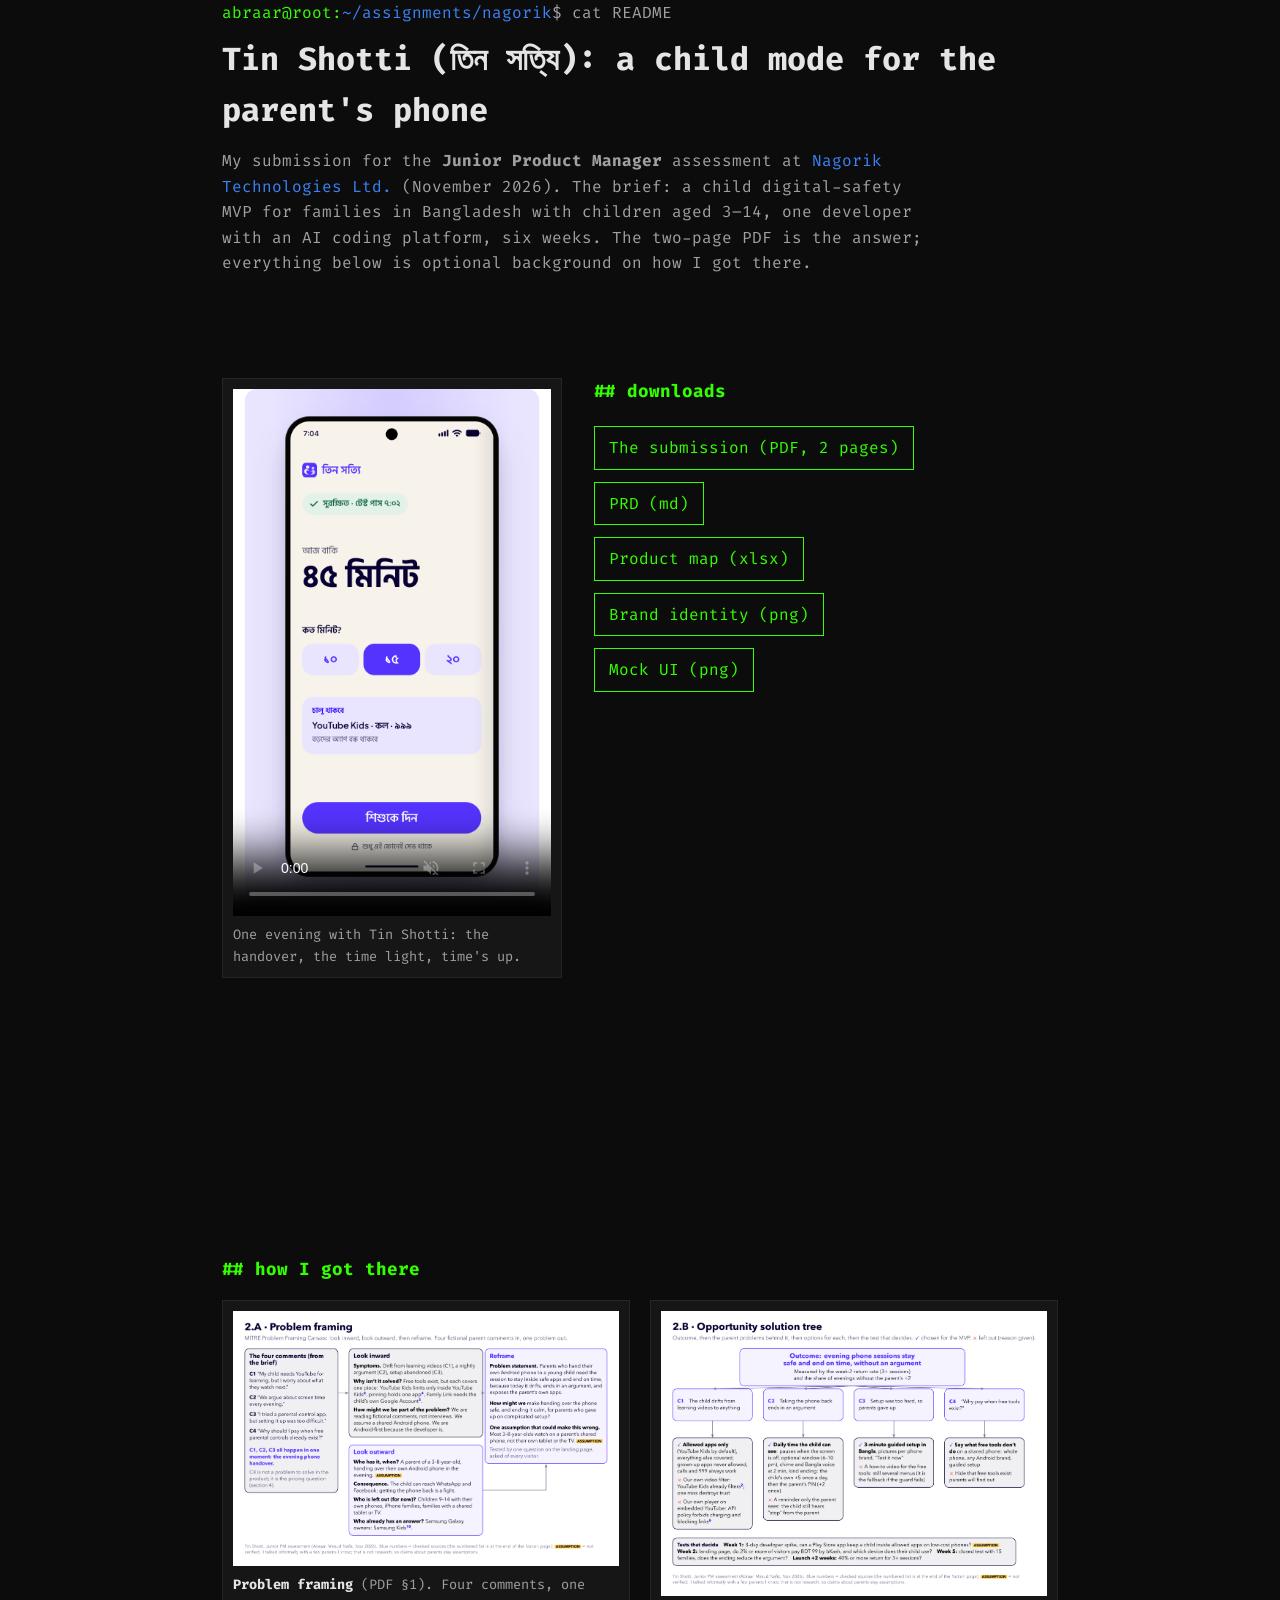
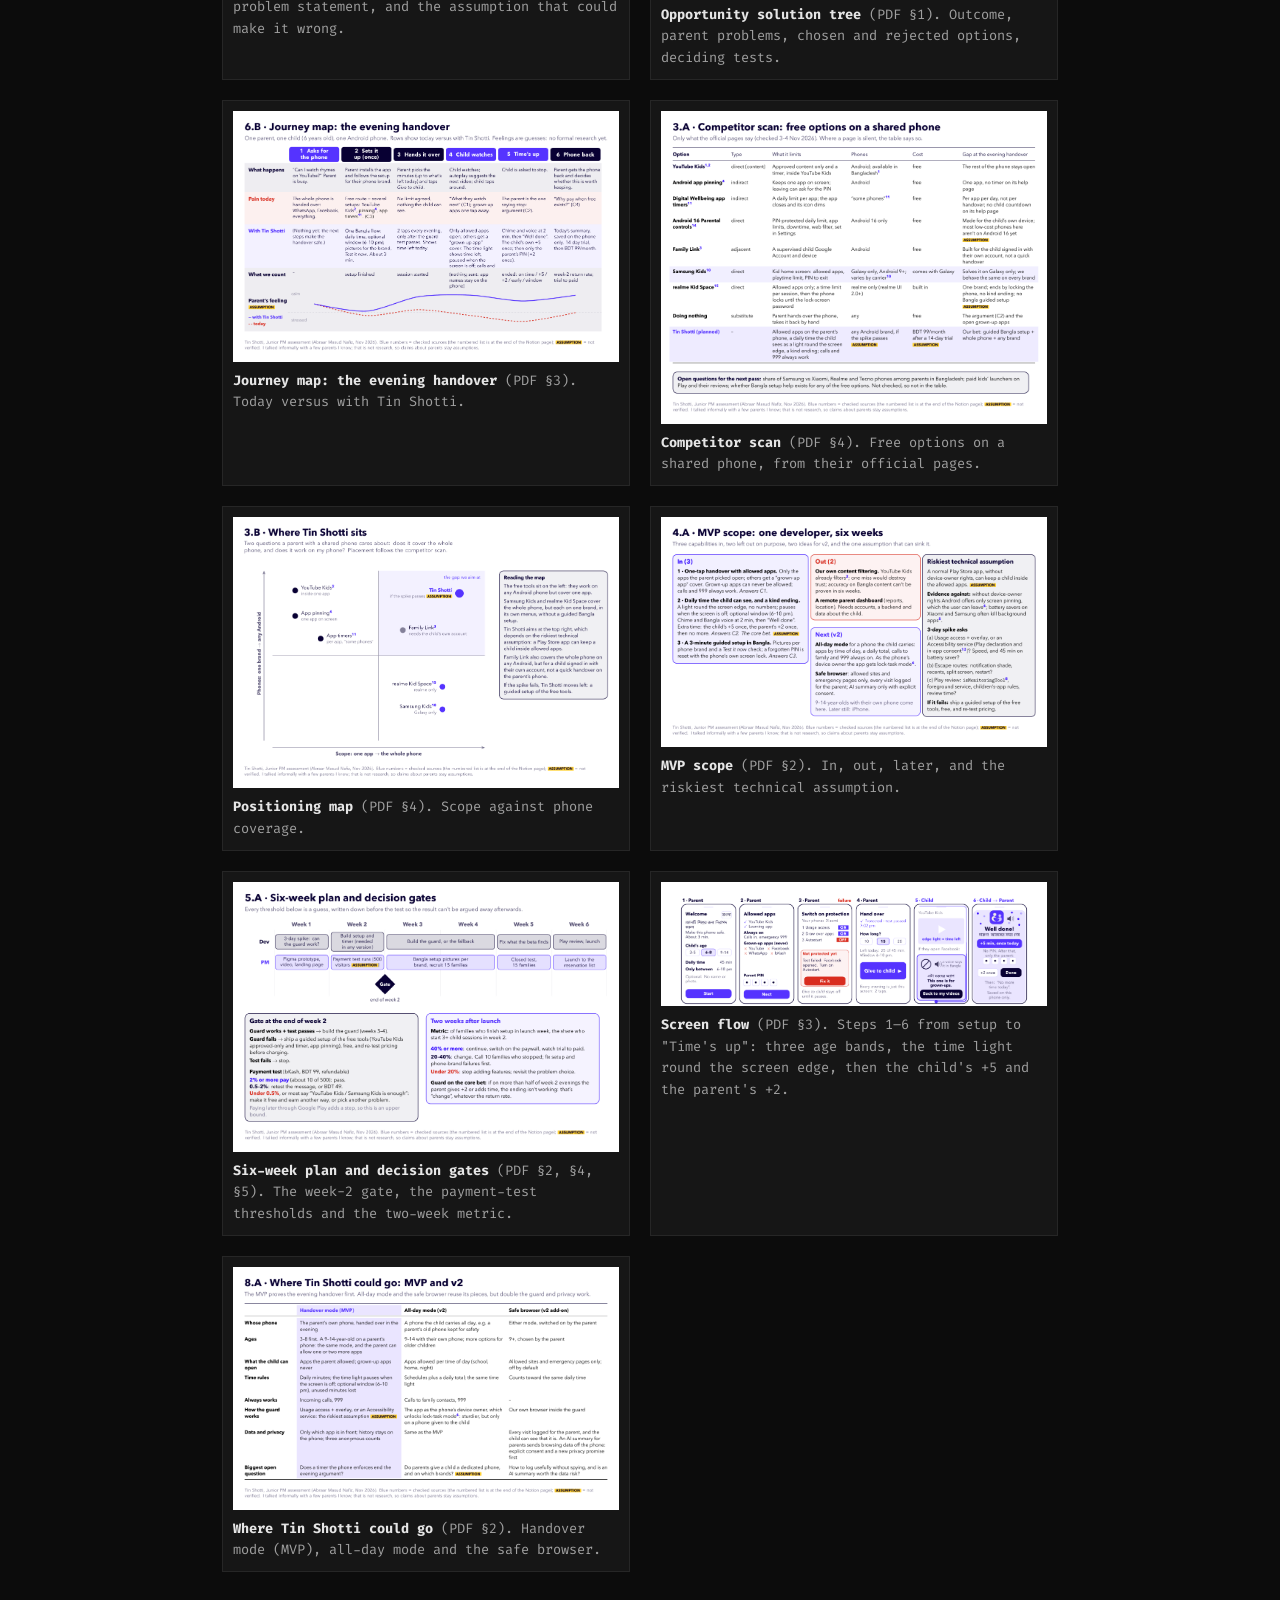
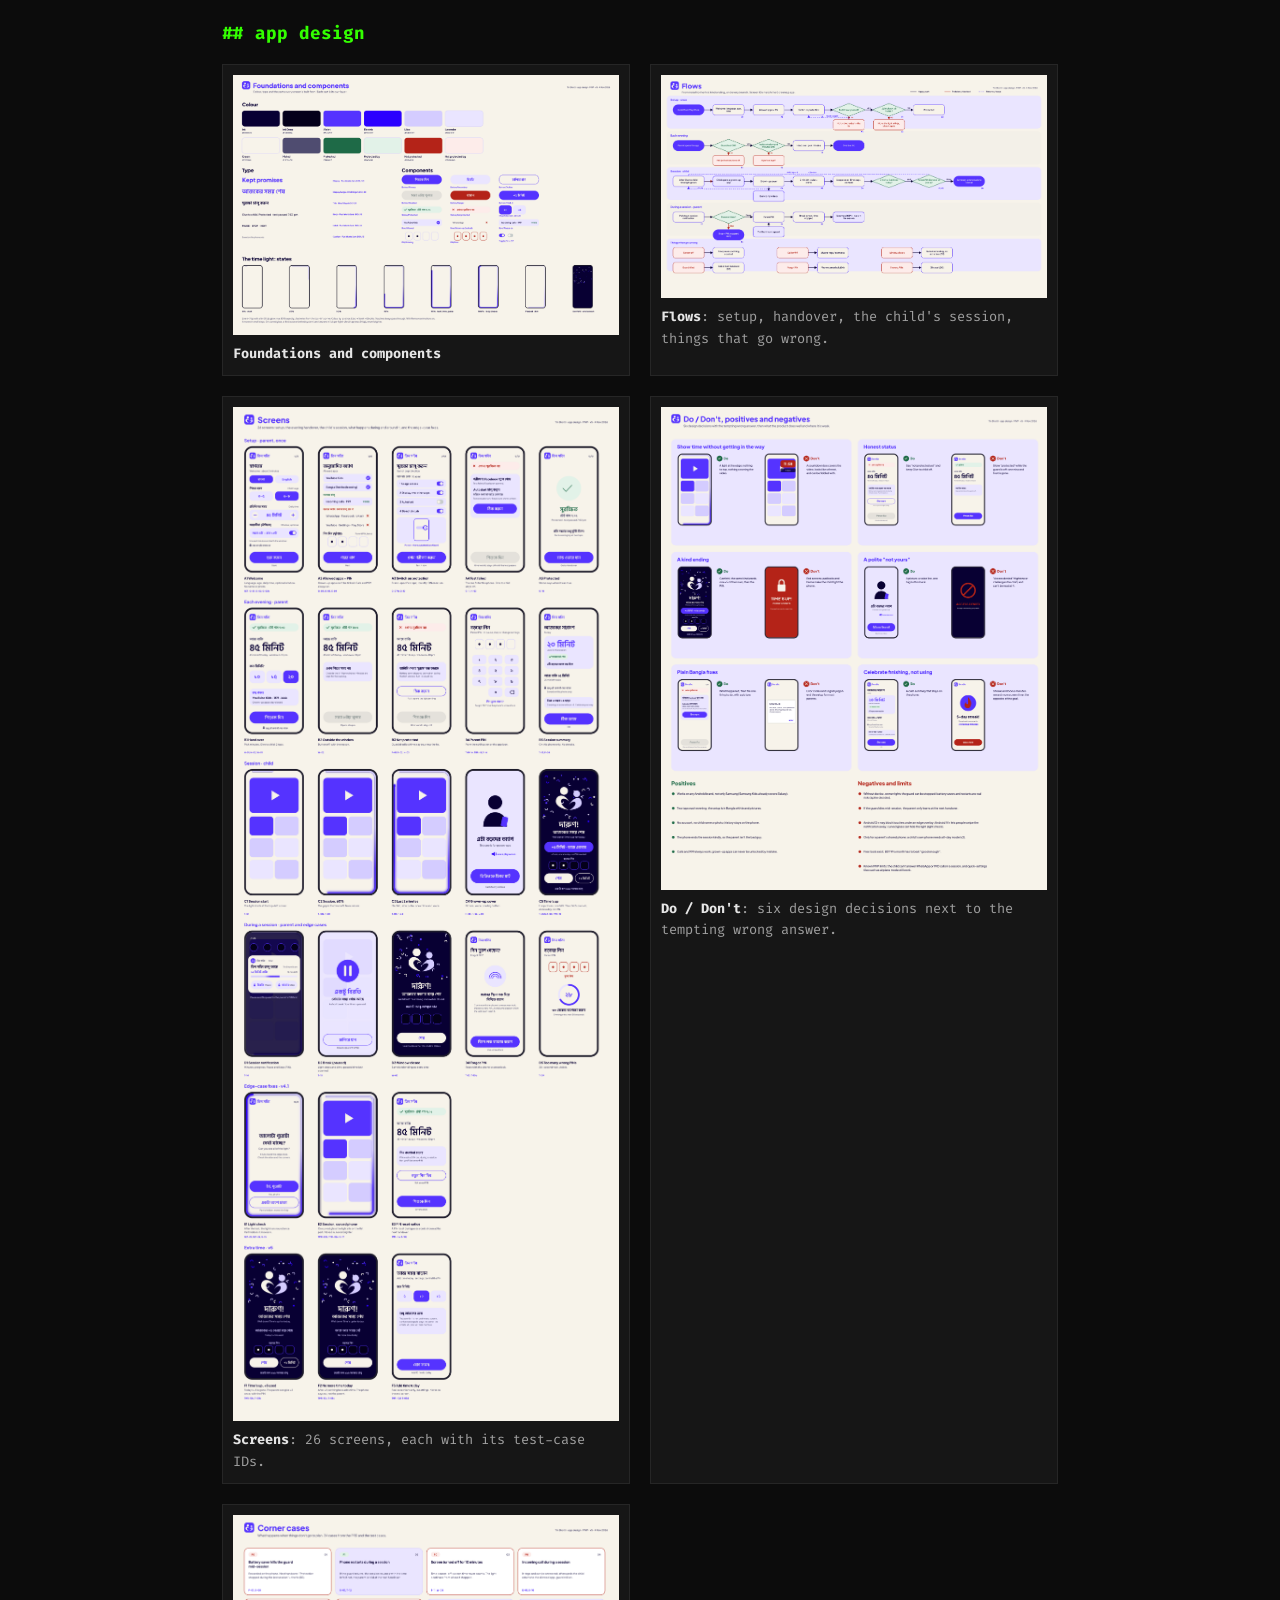
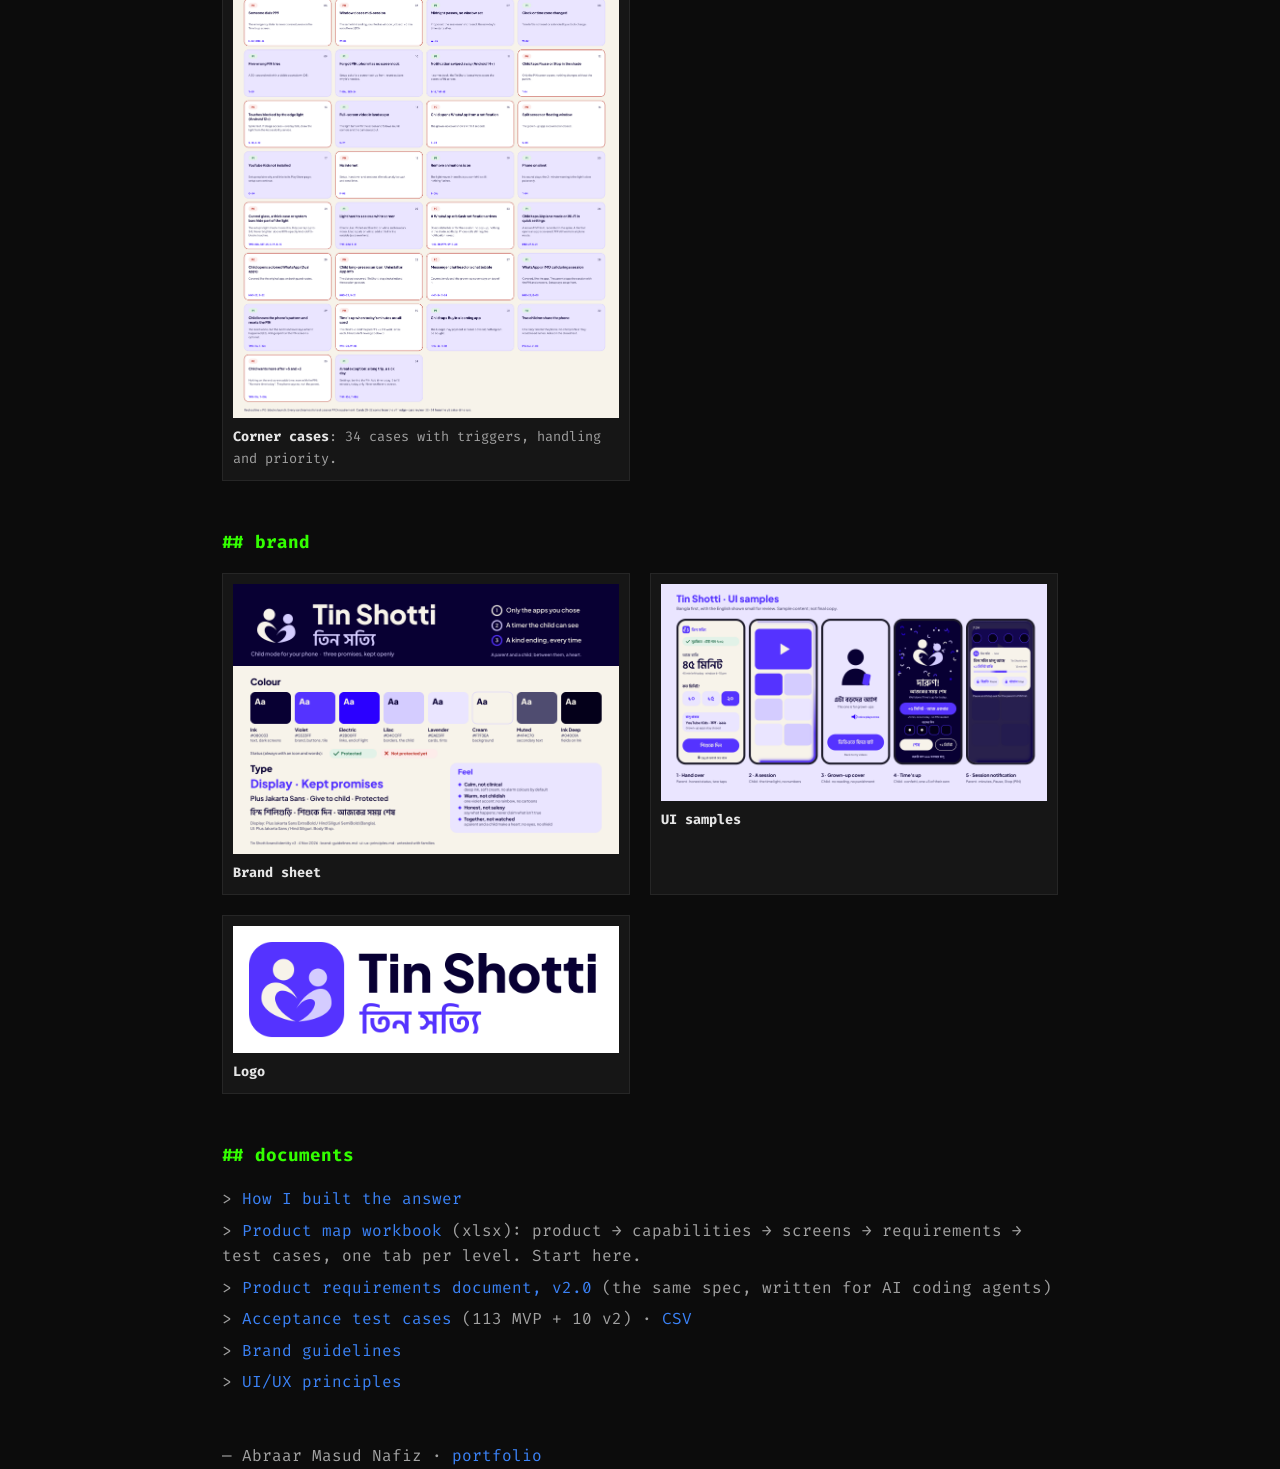
==== commit 1467baf9: "Assignments: Nagorik v7.1 files, autoplay demo video, download-only links Co-Authored-By: Claude Opu" ====
--- a/assignment/nagorik/index.html
+++ b/assignment/nagorik/index.html
@@ -18,7 +18,11 @@
     .btns { display: flex; flex-wrap: wrap; gap: 12px; margin: 20px 0; }
     .btns a { border: 1px solid var(--accent-green); color: var(--accent-green); padding: 8px 14px; text-decoration: none; }
     .btns a:hover, .btns a:focus-visible { background: var(--accent-green); color: var(--bg-color); }
-    .pdf { width: 100%; height: 85vh; border: 1px solid #333; background: #fff; }
+    .hero { display: grid; grid-template-columns: minmax(0, 340px) 1fr; gap: 32px; align-items: start; margin-top: 32px; }
+    .hero h2 { margin-top: 0; }
+    .hero .btns { flex-direction: column; align-items: flex-start; }
+    .demo video { width: 100%; height: auto; display: block; background: #000; }
+    @media (max-width: 640px) { .hero { grid-template-columns: 1fr; } .demo { max-width: 340px; } }
     .grid { display: grid; grid-template-columns: repeat(auto-fill, minmax(280px, 1fr)); gap: 20px; }
     figure { background: var(--bg-panel); border: 1px solid #262626; padding: 10px; margin: 0; }
     figure img { width: 100%; height: auto; display: block; background: #fff; }
@@ -33,19 +37,24 @@
   <p><span class="logo-prompt">abraar@root:</span><span class="logo-dir">~/assignments/nagorik</span>$ cat README</p>
   <h1>Tin Shotti (তিন সত্যি): a child mode for the parent's phone</h1>
   <p class="lead">My submission for the <b>Junior Product Manager</b> assessment at <a href="https://www.nagorik.tech">Nagorik Technologies Ltd.</a> (November 2026). The brief: a child digital-safety MVP for families in Bangladesh with children aged 3–14, one developer with an AI coding platform, six weeks. The two-page PDF is the answer; everything below is optional background on how I got there.</p>
-  <div class="btns">
-    <a href="Abraar_Masud_Nafiz_JuniorPM_Assessment.pdf">Open the PDF</a>
-    <a href="Abraar_Masud_Nafiz_JuniorPM_Assessment.pdf" download>Download PDF</a>
-    <a href="docs/tin-shotti-product-map.xlsx">Product map (xlsx)</a>
-    <a href="prd/">PRD</a>
-  </div>
+  <section class="hero">
+    <figure class="demo">
+      <video src="stageshow/tin-shotti-demo.mp4" poster="stageshow/still-handover.png" width="800" height="1400" autoplay muted loop playsinline controls aria-label="Tin Shotti product demo"></video>
+      <figcaption>One evening with Tin Shotti: the handover, the time light, time's up.</figcaption>
+    </figure>
+    <div>
+      <h2>## downloads</h2>
+      <div class="btns">
+        <a href="Abraar_Masud_Nafiz_JuniorPM_Assessment.pdf" download>The submission (PDF, 2 pages)</a>
+        <a href="docs/tin-shotti-prd.md" download>PRD (md)</a>
+        <a href="docs/tin-shotti-product-map.xlsx" download>Product map (xlsx)</a>
+        <a href="brand/brand-sheet.png" download>Brand identity (png)</a>
+        <a href="brand/ui-samples.png" download>Mock UI (png)</a>
+      </div>
+    </div>
+  </section>
 
-  <h2>## the answer (PDF, 2 pages)</h2>
-  <object class="pdf" data="Abraar_Masud_Nafiz_JuniorPM_Assessment.pdf" type="application/pdf" aria-label="Assessment PDF">
-    <p>Your browser can't show the PDF here. <a href="Abraar_Masud_Nafiz_JuniorPM_Assessment.pdf">Open it directly</a>.</p>
-  </object>
-
-  <h2>## working notes</h2>
+  <h2>## how I got there</h2>
   <div class="grid">
     <figure><a href="notion/01-problem-framing.png"><img src="notion/01-problem-framing.png" alt="Problem framing canvas" loading="lazy"></a><figcaption><b>Problem framing</b> (PDF §1). Four comments, one problem statement, and the assumption that could make it wrong.</figcaption></figure>
     <figure><a href="notion/02-opportunity-tree.png"><img src="notion/02-opportunity-tree.png" alt="Opportunity solution tree" loading="lazy"></a><figcaption><b>Opportunity solution tree</b> (PDF §1). Outcome, parent problems, chosen and rejected options, deciding tests.</figcaption></figure>
